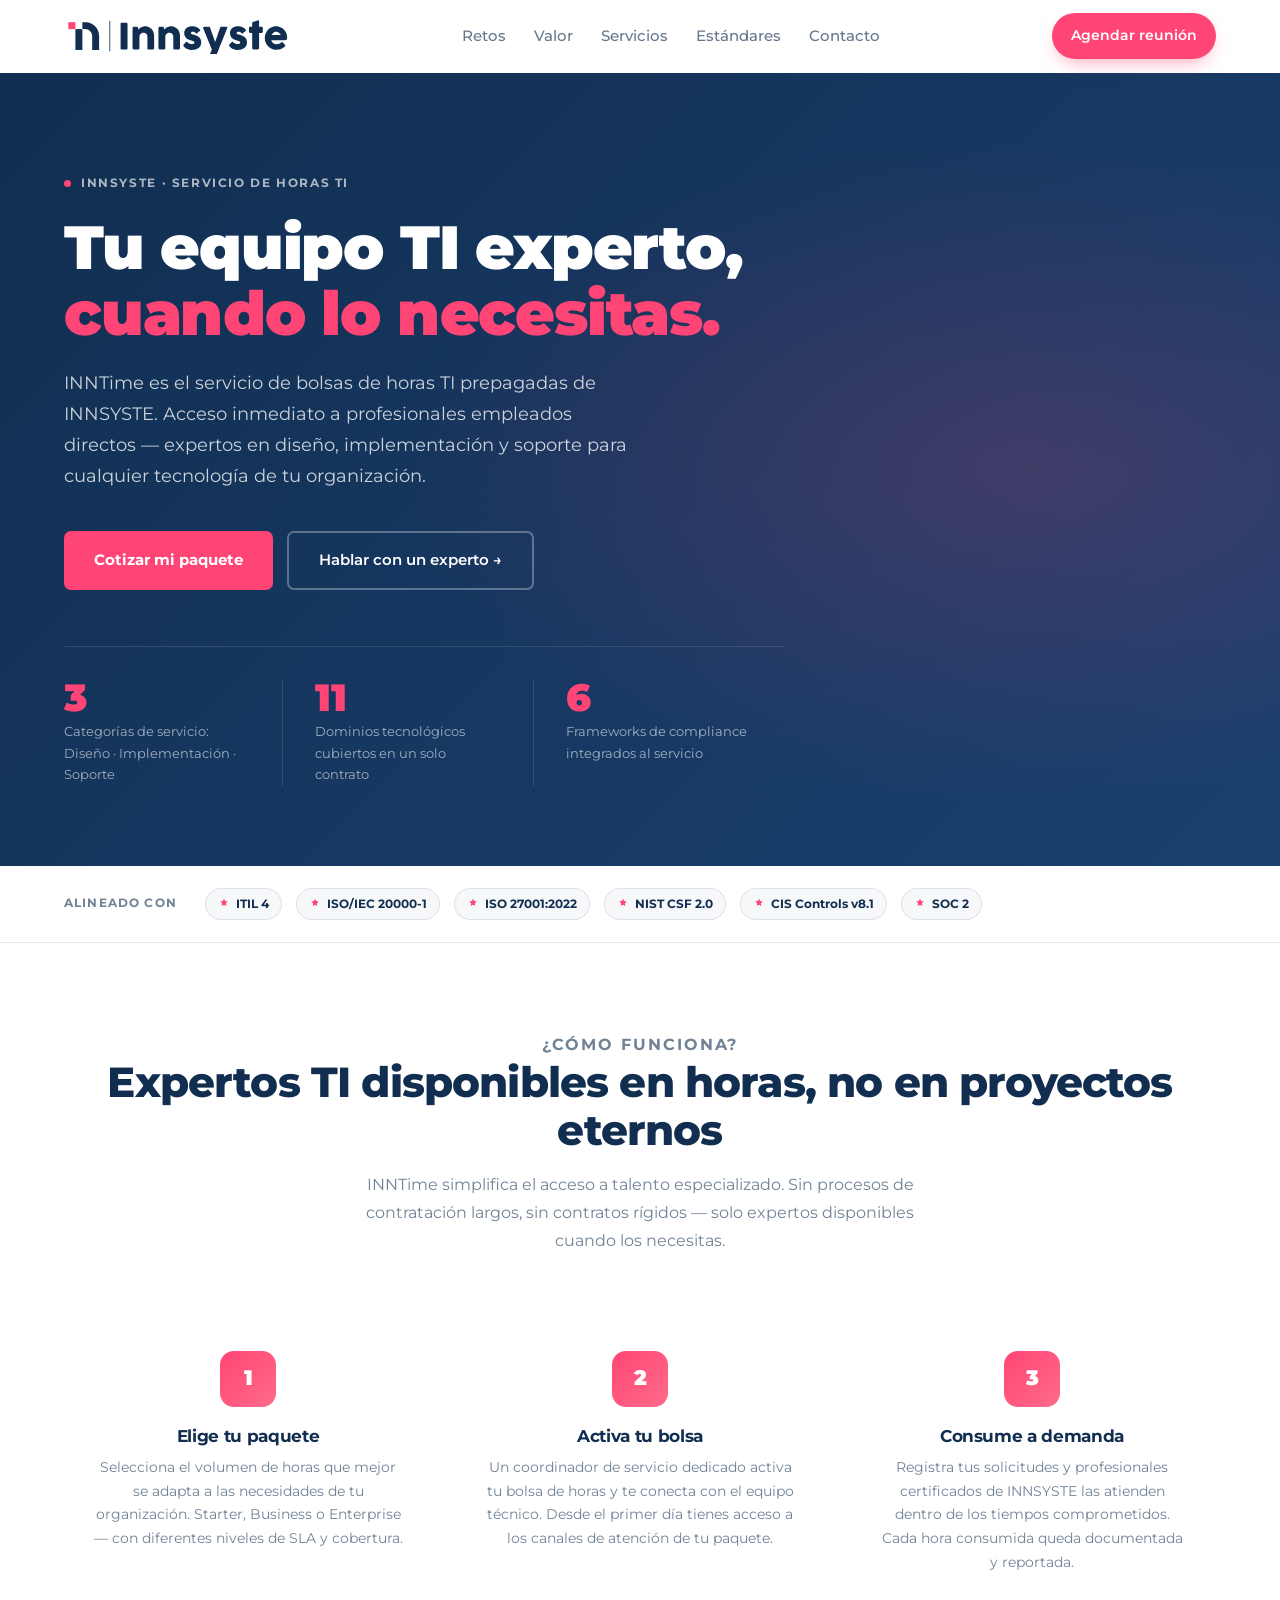
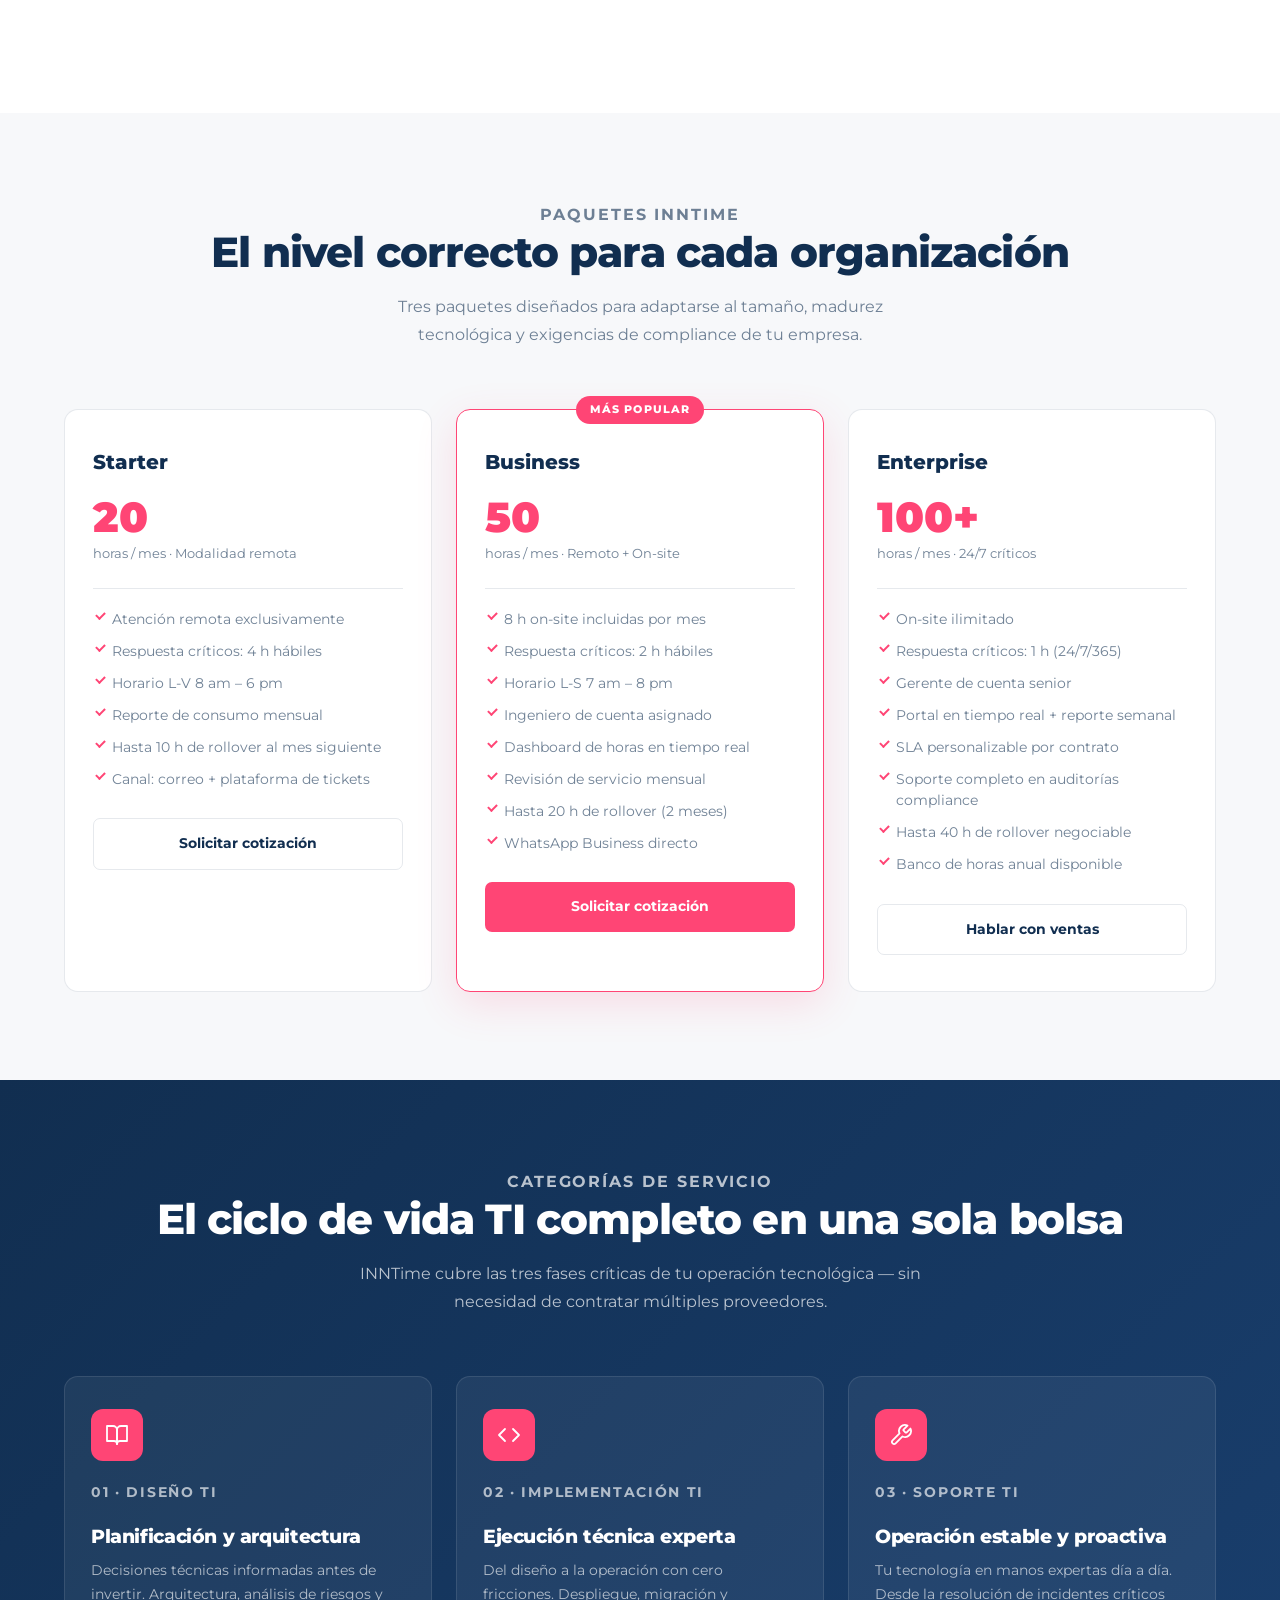
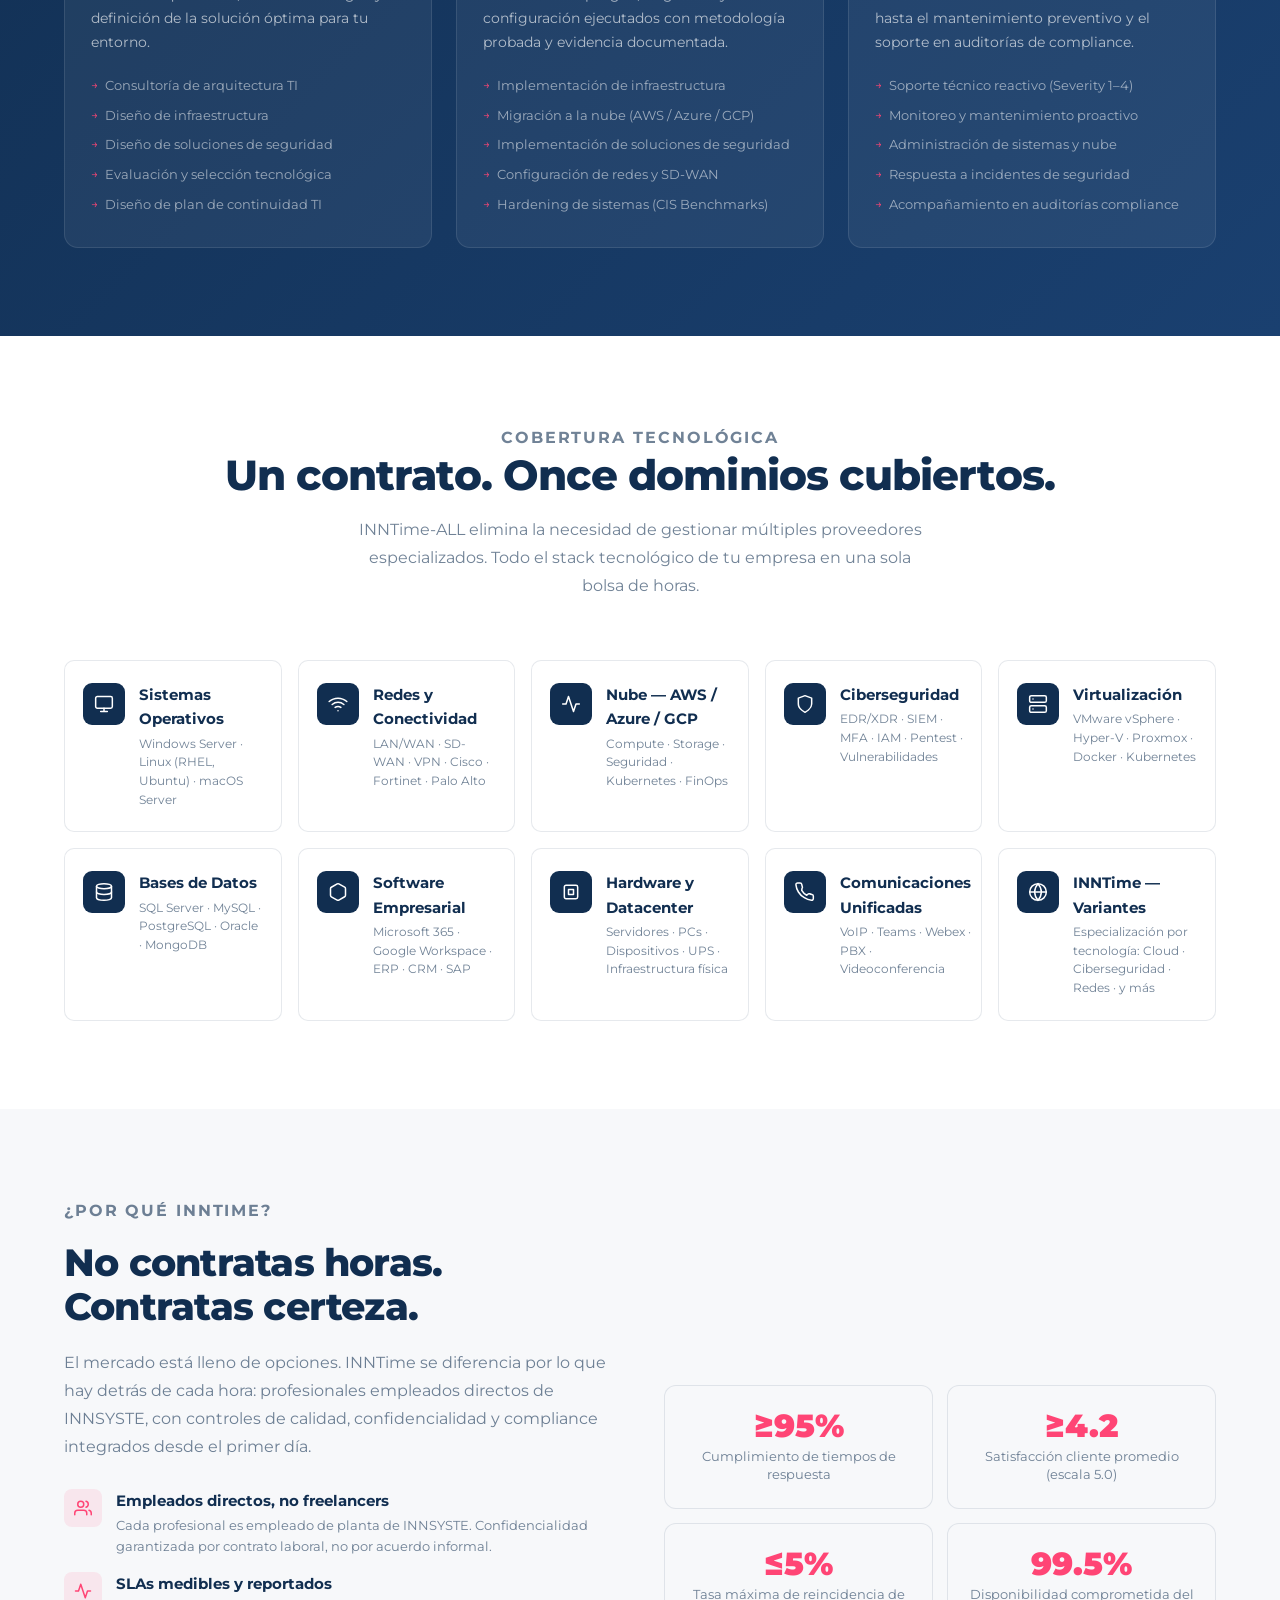
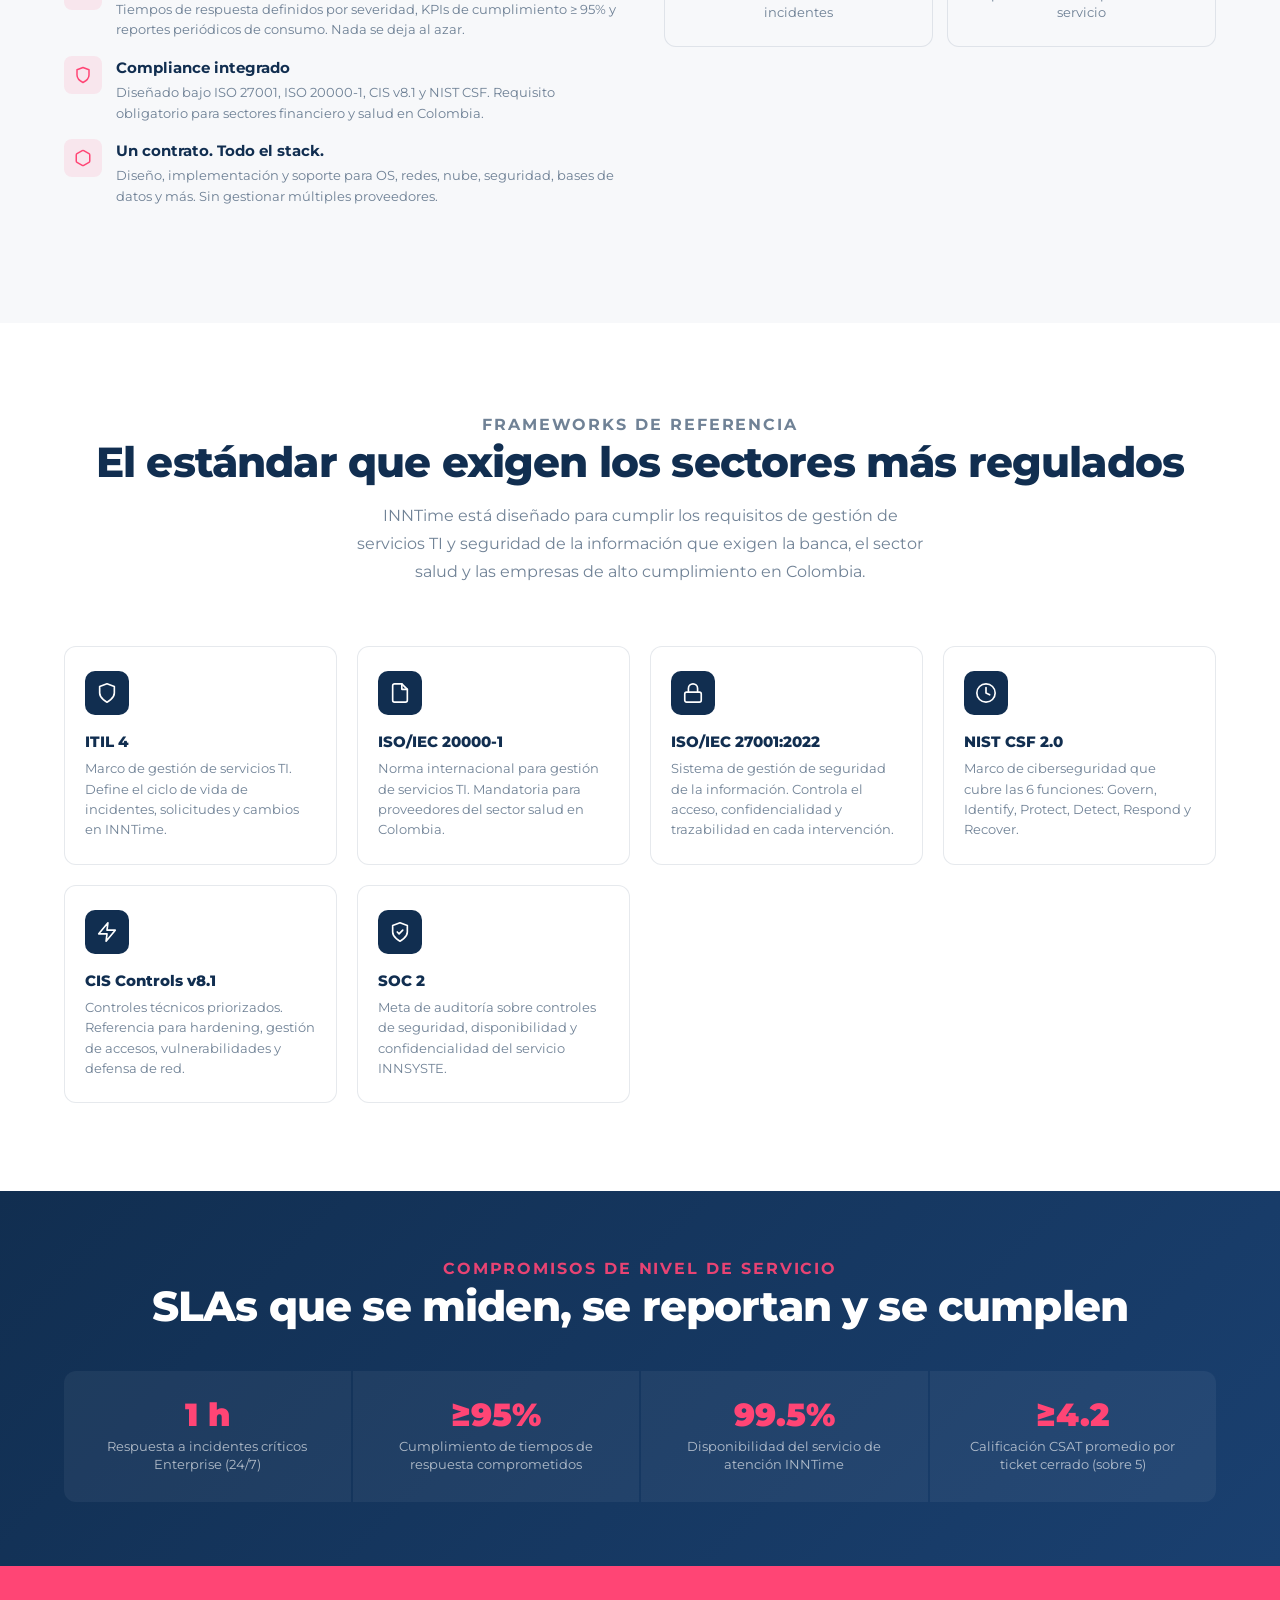
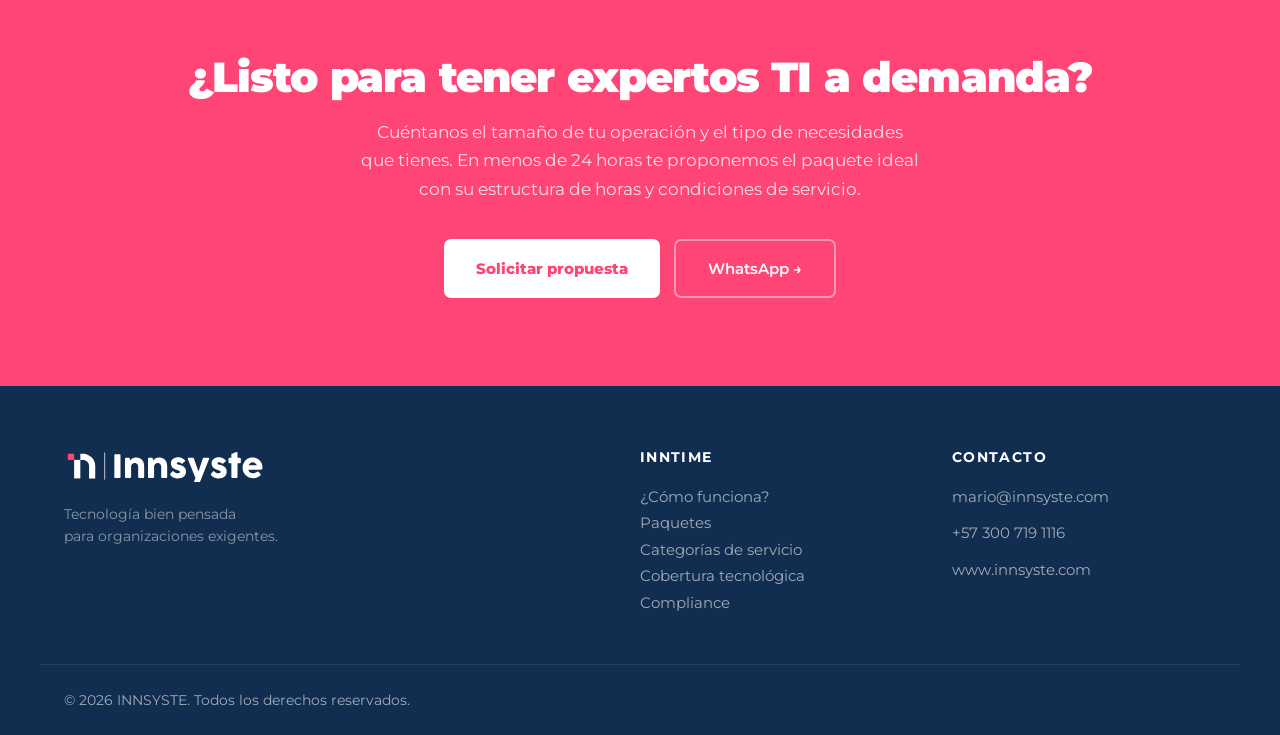
==== inntime.html @ e30de393 "feat: landing page INNTime — bolsas de horas TI prepagadas Co-Authored-By: Claude Sonnet 4.6 <norepl" ====
<!DOCTYPE html>
<html lang="es">
<head>
  <meta charset="UTF-8" />
  <meta name="viewport" content="width=device-width, initial-scale=1.0" />
  <meta name="description" content="INNTime — Bolsas de horas TI prepagadas con profesionales expertos de INNSYSTE. Diseño, implementación y soporte para cualquier tecnología empresarial." />
  <meta name="theme-color" content="#112e50" />
  <link rel="icon" type="image/svg+xml" href="assets/favicon.svg" />
  <title>INNTime — Tu equipo TI cuando lo necesitas | INNSYSTE</title>
  <link rel="preconnect" href="https://fonts.googleapis.com" />
  <link rel="preconnect" href="https://fonts.gstatic.com" crossorigin />
  <link href="https://fonts.googleapis.com/css2?family=Montserrat:wght@400;500;600;700;900&display=swap" rel="stylesheet" />
  <link rel="stylesheet" href="styles.css" />
  <script type="text/javascript">
    (function(c,l,a,r,i,t,y){
        c[a]=c[a]||function(){(c[a].q=c[a].q||[]).push(arguments)};
        t=l.createElement(r);t.async=1;t.src="https://www.clarity.ms/tag/"+i;
        y=l.getElementsByTagName(r)[0];y.parentNode.insertBefore(t,y);
    })(window, document, "clarity", "script", "wooktj3dts");
  </script>
  <style>
    /* ── INNTime design tokens ── */
    :root {
      --it-navy:    #112e50;
      --it-pink:    #ff4575;
      --it-white:   #ffffff;
      --it-bg:      #f7f8fa;
      --it-border:  rgba(17,46,80,.10);
      --it-text:    #112e50;
      --it-soft:    rgba(17,46,80,.60);
      --it-grad:    linear-gradient(135deg, #112e50 0%, #1a4070 100%);
      --it-grad-pk: linear-gradient(135deg, #ff4575 0%, #ff6b8a 100%);
    }

    /* ── HERO ── */
    .it-hero {
      background: var(--it-grad);
      padding: 96px 0 80px;
      position: relative;
      overflow: hidden;
    }
    .it-hero::before {
      content: '';
      position: absolute; inset: 0;
      background: radial-gradient(ellipse 70% 60% at 80% 50%, rgba(255,69,117,.18) 0%, transparent 70%);
      pointer-events: none;
    }
    .it-hero-inner { position: relative; z-index: 1; max-width: 720px; }
    .it-eyebrow {
      display: inline-flex; align-items: center; gap: 10px;
      font-size: .72rem; font-weight: 700; letter-spacing: .14em; text-transform: uppercase;
      color: rgba(255,255,255,.65); margin-bottom: 22px;
    }
    .it-dot { width: 7px; height: 7px; border-radius: 50%; background: var(--it-pink); flex-shrink: 0; }
    .it-hero h1 {
      font-size: clamp(2.4rem, 5.5vw, 3.8rem);
      font-weight: 900; line-height: 1.08; color: #fff;
      margin-bottom: 22px; letter-spacing: -.02em;
    }
    .it-hero h1 em { font-style: normal; color: var(--it-pink); }
    .it-hero-lead {
      font-size: 1.1rem; line-height: 1.75;
      color: rgba(255,255,255,.78); max-width: 580px; margin-bottom: 40px;
    }
    .it-hero-actions { display: flex; gap: 14px; flex-wrap: wrap; }
    .btn-it-primary {
      display: inline-flex; align-items: center; gap: 8px;
      background: var(--it-pink); color: #fff;
      font-weight: 700; font-size: .92rem;
      padding: 15px 30px; border-radius: 7px;
      text-decoration: none; transition: background .2s, transform .15s;
    }
    .btn-it-primary:hover { background: #d63560; transform: translateY(-1px); }
    .btn-it-ghost {
      display: inline-flex; align-items: center; gap: 8px;
      background: transparent; color: #fff;
      font-weight: 600; font-size: .92rem;
      padding: 15px 30px; border-radius: 7px;
      border: 2px solid rgba(255,255,255,.30);
      text-decoration: none; transition: border-color .2s;
    }
    .btn-it-ghost:hover { border-color: rgba(255,255,255,.7); }

    /* ── HERO STATS ── */
    .it-hero-stats {
      display: flex; gap: 0;
      margin-top: 56px;
      border-top: 1px solid rgba(255,255,255,.12);
      padding-top: 32px;
    }
    .it-stat { flex: 1; padding-right: 32px; }
    .it-stat + .it-stat { padding-left: 32px; border-left: 1px solid rgba(255,255,255,.12); }
    .it-stat-num { font-size: 2.4rem; font-weight: 900; color: var(--it-pink); line-height: 1; }
    .it-stat-label { font-size: .82rem; color: rgba(255,255,255,.6); margin-top: 4px; }

    /* ── TRUST STRIP ── */
    .it-trust {
      background: var(--it-white);
      border-bottom: 1px solid var(--it-border);
      padding: 22px 0;
    }
    .it-trust-inner {
      display: flex; align-items: center; gap: 0;
      flex-wrap: wrap;
    }
    .it-trust-label {
      font-size: .72rem; font-weight: 700; letter-spacing: .1em;
      text-transform: uppercase; color: var(--it-soft);
      margin-right: 28px; white-space: nowrap;
    }
    .it-trust-badges { display: flex; gap: 14px; flex-wrap: wrap; align-items: center; }
    .it-badge {
      display: inline-flex; align-items: center; gap: 6px;
      font-size: .75rem; font-weight: 700;
      color: var(--it-navy);
      background: var(--it-bg);
      border: 1px solid var(--it-border);
      padding: 5px 12px; border-radius: 20px;
    }
    .it-badge svg { color: var(--it-pink); }

    /* ── SECTION ── */
    .it-section { padding: 88px 0; }
    .it-section-alt { background: var(--it-bg); }
    .it-section-dark { background: var(--it-grad); color: #fff; }
    .it-section-head { text-align: center; margin-bottom: 60px; }
    .it-kicker {
      display: inline-block;
      font-size: .72rem; font-weight: 700; letter-spacing: .12em;
      text-transform: uppercase; color: var(--it-pink);
      margin-bottom: 12px;
    }
    .it-section-head h2 {
      font-size: clamp(1.8rem, 3.5vw, 2.6rem);
      font-weight: 800; color: var(--it-navy); line-height: 1.15; margin-bottom: 16px;
    }
    .it-section-dark .it-section-head h2 { color: #fff; }
    .it-section-head p {
      font-size: 1rem; color: var(--it-soft);
      max-width: 580px; margin: 0 auto; line-height: 1.75;
    }
    .it-section-dark .it-section-head p { color: rgba(255,255,255,.7); }

    /* ── HOW IT WORKS ── */
    .it-steps { display: grid; grid-template-columns: repeat(3, 1fr); gap: 24px; }
    .it-step { text-align: center; padding: 36px 28px; }
    .it-step-num {
      width: 56px; height: 56px;
      background: var(--it-grad-pk);
      border-radius: 14px;
      display: grid; place-items: center;
      margin: 0 auto 20px;
      font-size: 1.3rem; font-weight: 900; color: #fff;
    }
    .it-step h3 { font-size: 1.05rem; font-weight: 700; color: var(--it-navy); margin-bottom: 10px; }
    .it-step p { font-size: .9rem; color: var(--it-soft); line-height: 1.65; }

    /* ── TIERS ── */
    .it-tiers { display: grid; grid-template-columns: repeat(3, 1fr); gap: 24px; }
    .it-tier {
      background: var(--it-white);
      border: 1.5px solid var(--it-border);
      border-radius: 14px; padding: 36px 28px;
      position: relative;
      transition: box-shadow .2s, transform .2s, border-color .2s;
    }
    .it-tier:hover { box-shadow: 0 16px 48px rgba(17,46,80,.12); transform: translateY(-4px); }
    .it-tier.featured {
      border-color: var(--it-pink);
      box-shadow: 0 12px 40px rgba(255,69,117,.15);
    }
    .it-tier-badge {
      position: absolute; top: -14px; left: 50%; transform: translateX(-50%);
      background: var(--it-pink); color: #fff;
      font-size: .68rem; font-weight: 800; letter-spacing: .1em;
      text-transform: uppercase; padding: 5px 14px; border-radius: 20px;
      white-space: nowrap;
    }
    .it-tier-name { font-size: 1.25rem; font-weight: 800; color: var(--it-navy); margin-bottom: 4px; }
    .it-tier-hours {
      font-size: 2.6rem; font-weight: 900; color: var(--it-pink);
      line-height: 1; margin: 18px 0 4px;
    }
    .it-tier-hours-label { font-size: .8rem; color: var(--it-soft); margin-bottom: 24px; }
    .it-tier-divider { height: 1px; background: var(--it-border); margin: 20px 0; }
    .it-tier-features { list-style: none; padding: 0; margin: 0 0 28px; display: flex; flex-direction: column; gap: 11px; }
    .it-tier-features li {
      display: flex; align-items: flex-start; gap: 10px;
      font-size: .88rem; color: var(--it-soft); line-height: 1.5;
    }
    .it-tier-features li::before {
      content: '';
      flex-shrink: 0;
      width: 9px; height: 5.5px;
      border-left: 2px solid var(--it-pink);
      border-bottom: 2px solid var(--it-pink);
      transform: rotate(-45deg) translateY(4px);
    }
    .it-tier-cta {
      display: block; text-align: center;
      padding: 13px 20px; border-radius: 7px;
      font-weight: 700; font-size: .9rem;
      text-decoration: none; transition: all .2s;
    }
    .it-tier-cta.primary { background: var(--it-pink); color: #fff; }
    .it-tier-cta.primary:hover { background: #d63560; }
    .it-tier-cta.secondary {
      background: transparent; color: var(--it-navy);
      border: 1.5px solid var(--it-border);
    }
    .it-tier-cta.secondary:hover { border-color: var(--it-navy); }

    /* ── TECH GRID ── */
    .it-tech-grid { display: grid; grid-template-columns: repeat(auto-fill, minmax(200px, 1fr)); gap: 16px; }
    .it-tech-card {
      background: var(--it-white); border: 1px solid var(--it-border);
      border-radius: 10px; padding: 22px 18px;
      display: flex; align-items: flex-start; gap: 14px;
      transition: border-color .2s, box-shadow .2s;
    }
    .it-tech-card:hover { border-color: var(--it-pink); box-shadow: 0 4px 18px rgba(255,69,117,.08); }
    .it-tech-icon {
      width: 42px; height: 42px; flex-shrink: 0;
      background: var(--it-navy); border-radius: 9px;
      display: grid; place-items: center; color: #fff;
    }
    .it-tech-name { font-size: .92rem; font-weight: 700; color: var(--it-navy); margin-bottom: 3px; }
    .it-tech-desc { font-size: .78rem; color: var(--it-soft); line-height: 1.5; }

    /* ── DIFFERENTIATORS ── */
    .it-diff-grid { display: grid; grid-template-columns: 1fr 1fr; gap: 48px; align-items: center; }
    .it-diff-text h2 { font-size: clamp(1.7rem, 3vw, 2.4rem); font-weight: 800; color: var(--it-navy); line-height: 1.15; margin-bottom: 20px; }
    .it-diff-text p { font-size: .98rem; color: var(--it-soft); line-height: 1.78; margin-bottom: 16px; }
    .it-diff-list { list-style: none; padding: 0; margin: 28px 0; display: flex; flex-direction: column; gap: 16px; }
    .it-diff-list li { display: flex; align-items: flex-start; gap: 14px; }
    .it-diff-list-icon {
      width: 38px; height: 38px; flex-shrink: 0;
      background: rgba(255,69,117,.1); border-radius: 8px;
      display: grid; place-items: center; color: var(--it-pink);
    }
    .it-diff-list-text { flex: 1; }
    .it-diff-list-title { font-size: .92rem; font-weight: 700; color: var(--it-navy); margin-bottom: 2px; }
    .it-diff-list-desc { font-size: .83rem; color: var(--it-soft); line-height: 1.55; }
    .it-diff-visual {
      display: grid; grid-template-columns: 1fr 1fr; gap: 14px;
    }
    .it-diff-metric {
      background: var(--it-bg); border: 1px solid var(--it-border);
      border-radius: 12px; padding: 24px 20px; text-align: center;
    }
    .it-diff-metric-num { font-size: 2rem; font-weight: 900; color: var(--it-pink); line-height: 1; margin-bottom: 6px; }
    .it-diff-metric-label { font-size: .8rem; color: var(--it-soft); line-height: 1.4; }

    /* ── SERVICE CATEGORIES ── */
    .it-cats { display: grid; grid-template-columns: repeat(3, 1fr); gap: 24px; }
    .it-cat {
      background: rgba(255,255,255,.06);
      border: 1px solid rgba(255,255,255,.1);
      border-radius: 14px; padding: 32px 26px;
      transition: background .2s, border-color .2s;
    }
    .it-cat:hover { background: rgba(255,255,255,.1); border-color: rgba(255,69,117,.4); }
    .it-cat-icon {
      width: 52px; height: 52px;
      background: var(--it-pink); border-radius: 12px;
      display: grid; place-items: center; color: #fff;
      margin-bottom: 20px;
    }
    .it-cat-num { font-size: .68rem; font-weight: 700; letter-spacing: .12em; text-transform: uppercase; color: rgba(255,69,117,.8); margin-bottom: 6px; }
    .it-cat h3 { font-size: 1.2rem; font-weight: 800; color: #fff; margin-bottom: 12px; }
    .it-cat p { font-size: .88rem; color: rgba(255,255,255,.65); line-height: 1.7; margin-bottom: 20px; }
    .it-cat-items { list-style: none; padding: 0; display: flex; flex-direction: column; gap: 8px; }
    .it-cat-items li { font-size: .82rem; color: rgba(255,255,255,.55); padding-left: 14px; position: relative; }
    .it-cat-items li::before { content: '→'; position: absolute; left: 0; color: var(--it-pink); font-size: .78rem; }

    /* ── COMPLIANCE ── */
    .it-compliance-grid { display: grid; grid-template-columns: repeat(auto-fill, minmax(220px, 1fr)); gap: 20px; }
    .it-compliance-card {
      background: var(--it-white); border: 1px solid var(--it-border);
      border-radius: 12px; padding: 24px 20px;
      transition: border-color .2s, box-shadow .2s;
    }
    .it-compliance-card:hover { border-color: var(--it-pink); box-shadow: 0 4px 18px rgba(255,69,117,.07); }
    .it-compliance-icon {
      width: 44px; height: 44px;
      background: var(--it-navy); border-radius: 10px;
      display: grid; place-items: center; color: #fff;
      margin-bottom: 14px;
    }
    .it-compliance-name { font-size: .95rem; font-weight: 800; color: var(--it-navy); margin-bottom: 4px; }
    .it-compliance-desc { font-size: .82rem; color: var(--it-soft); line-height: 1.55; }

    /* ── SLA STRIP ── */
    .it-sla-grid { display: grid; grid-template-columns: repeat(4, 1fr); gap: 2px; }
    .it-sla-item {
      background: rgba(255,255,255,.05);
      padding: 28px 24px; text-align: center;
      border-radius: 0;
    }
    .it-sla-item:first-child { border-radius: 12px 0 0 12px; }
    .it-sla-item:last-child { border-radius: 0 12px 12px 0; }
    .it-sla-num { font-size: 2rem; font-weight: 900; color: var(--it-pink); line-height: 1; margin-bottom: 6px; }
    .it-sla-label { font-size: .82rem; color: rgba(255,255,255,.65); line-height: 1.4; }

    /* ── CTA BANNER ── */
    .it-cta {
      background: var(--it-pink); padding: 88px 0; text-align: center;
    }
    .it-cta h2 { font-size: clamp(1.8rem, 3.5vw, 2.6rem); font-weight: 900; color: #fff; margin-bottom: 16px; }
    .it-cta p { font-size: 1.05rem; color: rgba(255,255,255,.82); margin-bottom: 36px; max-width: 560px; margin-left: auto; margin-right: auto; line-height: 1.7; }
    .it-cta-actions { display: flex; gap: 14px; justify-content: center; flex-wrap: wrap; }
    .btn-it-white {
      display: inline-flex; align-items: center; gap: 8px;
      background: #fff; color: var(--it-pink);
      font-weight: 800; font-size: .95rem;
      padding: 15px 32px; border-radius: 7px;
      text-decoration: none; transition: background .2s, color .2s;
    }
    .btn-it-white:hover { background: var(--it-navy); color: #fff; }
    .btn-it-outline-white {
      display: inline-flex; align-items: center; gap: 8px;
      background: transparent; color: #fff;
      font-weight: 600; font-size: .95rem;
      padding: 15px 32px; border-radius: 7px;
      border: 2px solid rgba(255,255,255,.45);
      text-decoration: none; transition: border-color .2s;
    }
    .btn-it-outline-white:hover { border-color: #fff; }

    /* ── RESPONSIVE ── */
    @media (max-width: 960px) {
      .it-tiers { grid-template-columns: 1fr; max-width: 480px; margin: 0 auto; }
      .it-diff-grid { grid-template-columns: 1fr; }
      .it-cats { grid-template-columns: 1fr; }
      .it-sla-grid { grid-template-columns: 1fr 1fr; }
      .it-sla-item:first-child { border-radius: 12px 0 0 0; }
      .it-sla-item:last-child { border-radius: 0 0 12px 12px; }
    }
    @media (max-width: 640px) {
      .it-steps { grid-template-columns: 1fr; }
      .it-hero-stats { flex-direction: column; gap: 24px; }
      .it-stat + .it-stat { border-left: none; border-top: 1px solid rgba(255,255,255,.12); padding-left: 0; padding-top: 24px; }
      .it-trust-inner { flex-direction: column; align-items: flex-start; gap: 14px; }
      .it-diff-visual { grid-template-columns: 1fr 1fr; }
      .it-sla-grid { grid-template-columns: 1fr 1fr; }
    }
  </style>
</head>
<body>

  <a href="#main" class="skip-link">Saltar al contenido</a>

  <!-- HEADER -->
  <header class="site-header" id="siteHeader">
    <div class="container nav-wrap">
      <a href="index.html" class="brand" aria-label="Innsyste — Inicio">
        <img src="assets/logo.svg" alt="Innsyste" class="brand-logo" width="160" height="40" />
      </a>
      <nav class="nav" aria-label="Principal">
        <ul class="nav-list" id="navList">
          <li><a href="index.html#retos">Retos</a></li>
          <li><a href="index.html#valor">Valor</a></li>
          <li><a href="index.html#servicios">Servicios</a></li>
          <li><a href="index.html#estandares">Estándares</a></li>
          <li><a href="index.html#contacto">Contacto</a></li>
        </ul>
      </nav>
      <a href="https://outlook.office.com/book/ComercialINNSYSTE@innsyste.com/s/Wo3P_wGOIUyr8xiB90dKmg2?ismsaljsauthenabled" target="_blank" rel="noopener noreferrer" class="btn btn-primary btn-sm nav-cta">Agendar reunión</a>
      <button class="nav-toggle" id="navToggle" aria-label="Abrir menú" aria-expanded="false" aria-controls="navList">
        <span></span><span></span><span></span>
      </button>
    </div>
  </header>

  <main id="main">

    <!-- HERO -->
    <section class="it-hero">
      <div class="container">
        <div class="it-hero-inner">
          <p class="it-eyebrow"><span class="it-dot"></span>INNSYSTE · Servicio de Horas TI</p>
          <h1>Tu equipo TI experto,<br /><em>cuando lo necesitas.</em></h1>
          <p class="it-hero-lead">
            INNTime es el servicio de bolsas de horas TI prepagadas de INNSYSTE. Acceso inmediato a profesionales empleados directos — expertos en diseño, implementación y soporte para cualquier tecnología de tu organización.
          </p>
          <div class="it-hero-actions">
            <a href="index.html#contacto" class="btn-it-primary">Cotizar mi paquete</a>
            <a href="https://wa.me/573007191116" target="_blank" rel="noopener noreferrer" class="btn-it-ghost">Hablar con un experto →</a>
          </div>
          <div class="it-hero-stats">
            <div class="it-stat">
              <div class="it-stat-num">3</div>
              <div class="it-stat-label">Categorías de servicio:<br/>Diseño · Implementación · Soporte</div>
            </div>
            <div class="it-stat">
              <div class="it-stat-num">11</div>
              <div class="it-stat-label">Dominios tecnológicos<br/>cubiertos en un solo contrato</div>
            </div>
            <div class="it-stat">
              <div class="it-stat-num">6</div>
              <div class="it-stat-label">Frameworks de compliance<br/>integrados al servicio</div>
            </div>
          </div>
        </div>
      </div>
    </section>

    <!-- TRUST STRIP -->
    <section class="it-trust">
      <div class="container">
        <div class="it-trust-inner">
          <span class="it-trust-label">Alineado con</span>
          <div class="it-trust-badges">
            <span class="it-badge">
              <svg viewBox="0 0 16 16" width="12" height="12" fill="currentColor"><path d="M8 1l1.5 3 3.5.5-2.5 2.5.5 3.5L8 9l-3 1.5.5-3.5L3 4.5 6.5 4z"/></svg>
              ITIL 4
            </span>
            <span class="it-badge">
              <svg viewBox="0 0 16 16" width="12" height="12" fill="currentColor"><path d="M8 1l1.5 3 3.5.5-2.5 2.5.5 3.5L8 9l-3 1.5.5-3.5L3 4.5 6.5 4z"/></svg>
              ISO/IEC 20000-1
            </span>
            <span class="it-badge">
              <svg viewBox="0 0 16 16" width="12" height="12" fill="currentColor"><path d="M8 1l1.5 3 3.5.5-2.5 2.5.5 3.5L8 9l-3 1.5.5-3.5L3 4.5 6.5 4z"/></svg>
              ISO 27001:2022
            </span>
            <span class="it-badge">
              <svg viewBox="0 0 16 16" width="12" height="12" fill="currentColor"><path d="M8 1l1.5 3 3.5.5-2.5 2.5.5 3.5L8 9l-3 1.5.5-3.5L3 4.5 6.5 4z"/></svg>
              NIST CSF 2.0
            </span>
            <span class="it-badge">
              <svg viewBox="0 0 16 16" width="12" height="12" fill="currentColor"><path d="M8 1l1.5 3 3.5.5-2.5 2.5.5 3.5L8 9l-3 1.5.5-3.5L3 4.5 6.5 4z"/></svg>
              CIS Controls v8.1
            </span>
            <span class="it-badge">
              <svg viewBox="0 0 16 16" width="12" height="12" fill="currentColor"><path d="M8 1l1.5 3 3.5.5-2.5 2.5.5 3.5L8 9l-3 1.5.5-3.5L3 4.5 6.5 4z"/></svg>
              SOC 2
            </span>
          </div>
        </div>
      </div>
    </section>

    <!-- HOW IT WORKS -->
    <section class="it-section" id="como-funciona">
      <div class="container">
        <div class="it-section-head">
          <p class="it-kicker">¿Cómo funciona?</p>
          <h2>Expertos TI disponibles en horas, no en proyectos eternos</h2>
          <p>INNTime simplifica el acceso a talento especializado. Sin procesos de contratación largos, sin contratos rígidos — solo expertos disponibles cuando los necesitas.</p>
        </div>
        <div class="it-steps">
          <div class="it-step">
            <div class="it-step-num">1</div>
            <h3>Elige tu paquete</h3>
            <p>Selecciona el volumen de horas que mejor se adapta a las necesidades de tu organización. Starter, Business o Enterprise — con diferentes niveles de SLA y cobertura.</p>
          </div>
          <div class="it-step">
            <div class="it-step-num">2</div>
            <h3>Activa tu bolsa</h3>
            <p>Un coordinador de servicio dedicado activa tu bolsa de horas y te conecta con el equipo técnico. Desde el primer día tienes acceso a los canales de atención de tu paquete.</p>
          </div>
          <div class="it-step">
            <div class="it-step-num">3</div>
            <h3>Consume a demanda</h3>
            <p>Registra tus solicitudes y profesionales certificados de INNSYSTE las atienden dentro de los tiempos comprometidos. Cada hora consumida queda documentada y reportada.</p>
          </div>
        </div>
      </div>
    </section>

    <!-- TIERS -->
    <section class="it-section it-section-alt" id="paquetes">
      <div class="container">
        <div class="it-section-head">
          <p class="it-kicker">Paquetes INNTime</p>
          <h2>El nivel correcto para cada organización</h2>
          <p>Tres paquetes diseñados para adaptarse al tamaño, madurez tecnológica y exigencias de compliance de tu empresa.</p>
        </div>
        <div class="it-tiers">

          <!-- STARTER -->
          <div class="it-tier">
            <div class="it-tier-name">Starter</div>
            <div class="it-tier-hours">20</div>
            <div class="it-tier-hours-label">horas / mes · Modalidad remota</div>
            <div class="it-tier-divider"></div>
            <ul class="it-tier-features">
              <li>Atención remota exclusivamente</li>
              <li>Respuesta críticos: 4 h hábiles</li>
              <li>Horario L-V 8 am – 6 pm</li>
              <li>Reporte de consumo mensual</li>
              <li>Hasta 10 h de rollover al mes siguiente</li>
              <li>Canal: correo + plataforma de tickets</li>
            </ul>
            <a href="index.html#contacto" class="it-tier-cta secondary">Solicitar cotización</a>
          </div>

          <!-- BUSINESS -->
          <div class="it-tier featured">
            <div class="it-tier-badge">Más popular</div>
            <div class="it-tier-name">Business</div>
            <div class="it-tier-hours">50</div>
            <div class="it-tier-hours-label">horas / mes · Remoto + On-site</div>
            <div class="it-tier-divider"></div>
            <ul class="it-tier-features">
              <li>8 h on-site incluidas por mes</li>
              <li>Respuesta críticos: 2 h hábiles</li>
              <li>Horario L-S 7 am – 8 pm</li>
              <li>Ingeniero de cuenta asignado</li>
              <li>Dashboard de horas en tiempo real</li>
              <li>Revisión de servicio mensual</li>
              <li>Hasta 20 h de rollover (2 meses)</li>
              <li>WhatsApp Business directo</li>
            </ul>
            <a href="index.html#contacto" class="it-tier-cta primary">Solicitar cotización</a>
          </div>

          <!-- ENTERPRISE -->
          <div class="it-tier">
            <div class="it-tier-name">Enterprise</div>
            <div class="it-tier-hours">100+</div>
            <div class="it-tier-hours-label">horas / mes · 24/7 críticos</div>
            <div class="it-tier-divider"></div>
            <ul class="it-tier-features">
              <li>On-site ilimitado</li>
              <li>Respuesta críticos: 1 h (24/7/365)</li>
              <li>Gerente de cuenta senior</li>
              <li>Portal en tiempo real + reporte semanal</li>
              <li>SLA personalizable por contrato</li>
              <li>Soporte completo en auditorías compliance</li>
              <li>Hasta 40 h de rollover negociable</li>
              <li>Banco de horas anual disponible</li>
            </ul>
            <a href="index.html#contacto" class="it-tier-cta secondary">Hablar con ventas</a>
          </div>

        </div>
      </div>
    </section>

    <!-- SERVICE CATEGORIES -->
    <section class="it-section it-section-dark" id="servicios">
      <div class="container">
        <div class="it-section-head">
          <p class="it-kicker">Categorías de servicio</p>
          <h2>El ciclo de vida TI completo en una sola bolsa</h2>
          <p>INNTime cubre las tres fases críticas de tu operación tecnológica — sin necesidad de contratar múltiples proveedores.</p>
        </div>
        <div class="it-cats">

          <div class="it-cat">
            <div class="it-cat-icon">
              <svg viewBox="0 0 24 24" width="24" height="24" fill="none" stroke="currentColor" stroke-width="1.8" stroke-linecap="round" stroke-linejoin="round"><path d="M2 3h6a4 4 0 0 1 4 4v14a3 3 0 0 0-3-3H2z"/><path d="M22 3h-6a4 4 0 0 0-4 4v14a3 3 0 0 1 3-3h7z"/></svg>
            </div>
            <p class="it-cat-num">01 · Diseño TI</p>
            <h3>Planificación y arquitectura</h3>
            <p>Decisiones técnicas informadas antes de invertir. Arquitectura, análisis de riesgos y definición de la solución óptima para tu entorno.</p>
            <ul class="it-cat-items">
              <li>Consultoría de arquitectura TI</li>
              <li>Diseño de infraestructura</li>
              <li>Diseño de soluciones de seguridad</li>
              <li>Evaluación y selección tecnológica</li>
              <li>Diseño de plan de continuidad TI</li>
            </ul>
          </div>

          <div class="it-cat">
            <div class="it-cat-icon">
              <svg viewBox="0 0 24 24" width="24" height="24" fill="none" stroke="currentColor" stroke-width="1.8" stroke-linecap="round" stroke-linejoin="round"><polyline points="16 18 22 12 16 6"/><polyline points="8 6 2 12 8 18"/></svg>
            </div>
            <p class="it-cat-num">02 · Implementación TI</p>
            <h3>Ejecución técnica experta</h3>
            <p>Del diseño a la operación con cero fricciones. Despliegue, migración y configuración ejecutados con metodología probada y evidencia documentada.</p>
            <ul class="it-cat-items">
              <li>Implementación de infraestructura</li>
              <li>Migración a la nube (AWS / Azure / GCP)</li>
              <li>Implementación de soluciones de seguridad</li>
              <li>Configuración de redes y SD-WAN</li>
              <li>Hardening de sistemas (CIS Benchmarks)</li>
            </ul>
          </div>

          <div class="it-cat">
            <div class="it-cat-icon">
              <svg viewBox="0 0 24 24" width="24" height="24" fill="none" stroke="currentColor" stroke-width="1.8" stroke-linecap="round" stroke-linejoin="round"><path d="M14.7 6.3a1 1 0 0 0 0 1.4l1.6 1.6a1 1 0 0 0 1.4 0l3.77-3.77a6 6 0 0 1-7.94 7.94l-6.91 6.91a2.12 2.12 0 0 1-3-3l6.91-6.91a6 6 0 0 1 7.94-7.94l-3.76 3.76z"/></svg>
            </div>
            <p class="it-cat-num">03 · Soporte TI</p>
            <h3>Operación estable y proactiva</h3>
            <p>Tu tecnología en manos expertas día a día. Desde la resolución de incidentes críticos hasta el mantenimiento preventivo y el soporte en auditorías de compliance.</p>
            <ul class="it-cat-items">
              <li>Soporte técnico reactivo (Severity 1–4)</li>
              <li>Monitoreo y mantenimiento proactivo</li>
              <li>Administración de sistemas y nube</li>
              <li>Respuesta a incidentes de seguridad</li>
              <li>Acompañamiento en auditorías compliance</li>
            </ul>
          </div>

        </div>
      </div>
    </section>

    <!-- TECH COVERAGE -->
    <section class="it-section" id="tecnologias">
      <div class="container">
        <div class="it-section-head">
          <p class="it-kicker">Cobertura tecnológica</p>
          <h2>Un contrato. Once dominios cubiertos.</h2>
          <p>INNTime-ALL elimina la necesidad de gestionar múltiples proveedores especializados. Todo el stack tecnológico de tu empresa en una sola bolsa de horas.</p>
        </div>
        <div class="it-tech-grid">
          <div class="it-tech-card">
            <div class="it-tech-icon">
              <svg viewBox="0 0 24 24" width="20" height="20" fill="none" stroke="currentColor" stroke-width="1.8" stroke-linecap="round" stroke-linejoin="round"><rect x="2" y="3" width="20" height="14" rx="2"/><path d="M8 21h8M12 17v4"/></svg>
            </div>
            <div>
              <div class="it-tech-name">Sistemas Operativos</div>
              <div class="it-tech-desc">Windows Server · Linux (RHEL, Ubuntu) · macOS Server</div>
            </div>
          </div>
          <div class="it-tech-card">
            <div class="it-tech-icon">
              <svg viewBox="0 0 24 24" width="20" height="20" fill="none" stroke="currentColor" stroke-width="1.8" stroke-linecap="round" stroke-linejoin="round"><path d="M5 12.55a11 11 0 0 1 14.08 0"/><path d="M1.42 9a16 16 0 0 1 21.16 0"/><path d="M8.53 16.11a6 6 0 0 1 6.95 0"/><line x1="12" y1="20" x2="12.01" y2="20"/></svg>
            </div>
            <div>
              <div class="it-tech-name">Redes y Conectividad</div>
              <div class="it-tech-desc">LAN/WAN · SD-WAN · VPN · Cisco · Fortinet · Palo Alto</div>
            </div>
          </div>
          <div class="it-tech-card">
            <div class="it-tech-icon">
              <svg viewBox="0 0 24 24" width="20" height="20" fill="none" stroke="currentColor" stroke-width="1.8" stroke-linecap="round" stroke-linejoin="round"><polyline points="22 12 18 12 15 21 9 3 6 12 2 12"/></svg>
            </div>
            <div>
              <div class="it-tech-name">Nube — AWS / Azure / GCP</div>
              <div class="it-tech-desc">Compute · Storage · Seguridad · Kubernetes · FinOps</div>
            </div>
          </div>
          <div class="it-tech-card">
            <div class="it-tech-icon">
              <svg viewBox="0 0 24 24" width="20" height="20" fill="none" stroke="currentColor" stroke-width="1.8" stroke-linecap="round" stroke-linejoin="round"><path d="M12 22s8-4 8-10V5l-8-3-8 3v7c0 6 8 10 8 10z"/></svg>
            </div>
            <div>
              <div class="it-tech-name">Ciberseguridad</div>
              <div class="it-tech-desc">EDR/XDR · SIEM · MFA · IAM · Pentest · Vulnerabilidades</div>
            </div>
          </div>
          <div class="it-tech-card">
            <div class="it-tech-icon">
              <svg viewBox="0 0 24 24" width="20" height="20" fill="none" stroke="currentColor" stroke-width="1.8" stroke-linecap="round" stroke-linejoin="round"><rect x="2" y="2" width="20" height="8" rx="2" ry="2"/><rect x="2" y="14" width="20" height="8" rx="2" ry="2"/><line x1="6" y1="6" x2="6.01" y2="6"/><line x1="6" y1="18" x2="6.01" y2="18"/></svg>
            </div>
            <div>
              <div class="it-tech-name">Virtualización</div>
              <div class="it-tech-desc">VMware vSphere · Hyper-V · Proxmox · Docker · Kubernetes</div>
            </div>
          </div>
          <div class="it-tech-card">
            <div class="it-tech-icon">
              <svg viewBox="0 0 24 24" width="20" height="20" fill="none" stroke="currentColor" stroke-width="1.8" stroke-linecap="round" stroke-linejoin="round"><ellipse cx="12" cy="5" rx="9" ry="3"/><path d="M21 12c0 1.66-4 3-9 3s-9-1.34-9-3"/><path d="M3 5v14c0 1.66 4 3 9 3s9-1.34 9-3V5"/></svg>
            </div>
            <div>
              <div class="it-tech-name">Bases de Datos</div>
              <div class="it-tech-desc">SQL Server · MySQL · PostgreSQL · Oracle · MongoDB</div>
            </div>
          </div>
          <div class="it-tech-card">
            <div class="it-tech-icon">
              <svg viewBox="0 0 24 24" width="20" height="20" fill="none" stroke="currentColor" stroke-width="1.8" stroke-linecap="round" stroke-linejoin="round"><path d="M21 16V8a2 2 0 0 0-1-1.73l-7-4a2 2 0 0 0-2 0l-7 4A2 2 0 0 0 3 8v8a2 2 0 0 0 1 1.73l7 4a2 2 0 0 0 2 0l7-4A2 2 0 0 0 21 16z"/></svg>
            </div>
            <div>
              <div class="it-tech-name">Software Empresarial</div>
              <div class="it-tech-desc">Microsoft 365 · Google Workspace · ERP · CRM · SAP</div>
            </div>
          </div>
          <div class="it-tech-card">
            <div class="it-tech-icon">
              <svg viewBox="0 0 24 24" width="20" height="20" fill="none" stroke="currentColor" stroke-width="1.8" stroke-linecap="round" stroke-linejoin="round"><rect x="4" y="4" width="16" height="16" rx="2"/><rect x="9" y="9" width="6" height="6"/></svg>
            </div>
            <div>
              <div class="it-tech-name">Hardware y Datacenter</div>
              <div class="it-tech-desc">Servidores · PCs · Dispositivos · UPS · Infraestructura física</div>
            </div>
          </div>
          <div class="it-tech-card">
            <div class="it-tech-icon">
              <svg viewBox="0 0 24 24" width="20" height="20" fill="none" stroke="currentColor" stroke-width="1.8" stroke-linecap="round" stroke-linejoin="round"><path d="M22 16.92v3a2 2 0 0 1-2.18 2 19.79 19.79 0 0 1-8.63-3.07A19.5 19.5 0 0 1 4.11 12 19.79 19.79 0 0 1 1.12 3.38 2 2 0 0 1 3.09 1.21h3a2 2 0 0 1 2 1.72c.127.96.361 1.903.7 2.81a2 2 0 0 1-.45 2.11L8.09 9.91a16 16 0 0 0 6 6l1.27-1.27a2 2 0 0 1 2.11-.45c.907.339 1.85.573 2.81.7A2 2 0 0 1 22 16.92z"/></svg>
            </div>
            <div>
              <div class="it-tech-name">Comunicaciones Unificadas</div>
              <div class="it-tech-desc">VoIP · Teams · Webex · PBX · Videoconferencia</div>
            </div>
          </div>
          <div class="it-tech-card">
            <div class="it-tech-icon">
              <svg viewBox="0 0 24 24" width="20" height="20" fill="none" stroke="currentColor" stroke-width="1.8" stroke-linecap="round" stroke-linejoin="round"><circle cx="12" cy="12" r="10"/><line x1="2" y1="12" x2="22" y2="12"/><path d="M12 2a15.3 15.3 0 0 1 4 10 15.3 15.3 0 0 1-4 10 15.3 15.3 0 0 1-4-10 15.3 15.3 0 0 1 4-10z"/></svg>
            </div>
            <div>
              <div class="it-tech-name">INNTime — Variantes</div>
              <div class="it-tech-desc">Especialización por tecnología: Cloud · Ciberseguridad · Redes · y más</div>
            </div>
          </div>
        </div>
      </div>
    </section>

    <!-- DIFFERENTIATORS -->
    <section class="it-section it-section-alt">
      <div class="container">
        <div class="it-diff-grid">
          <div class="it-diff-text">
            <p class="it-kicker">¿Por qué INNTime?</p>
            <h2>No contratas horas. Contratas certeza.</h2>
            <p>El mercado está lleno de opciones. INNTime se diferencia por lo que hay detrás de cada hora: profesionales empleados directos de INNSYSTE, con controles de calidad, confidencialidad y compliance integrados desde el primer día.</p>
            <ul class="it-diff-list">
              <li>
                <div class="it-diff-list-icon">
                  <svg viewBox="0 0 24 24" width="18" height="18" fill="none" stroke="currentColor" stroke-width="2" stroke-linecap="round" stroke-linejoin="round"><path d="M17 21v-2a4 4 0 0 0-4-4H5a4 4 0 0 0-4 4v2"/><circle cx="9" cy="7" r="4"/><path d="M23 21v-2a4 4 0 0 0-3-3.87"/><path d="M16 3.13a4 4 0 0 1 0 7.75"/></svg>
                </div>
                <div class="it-diff-list-text">
                  <div class="it-diff-list-title">Empleados directos, no freelancers</div>
                  <div class="it-diff-list-desc">Cada profesional es empleado de planta de INNSYSTE. Confidencialidad garantizada por contrato laboral, no por acuerdo informal.</div>
                </div>
              </li>
              <li>
                <div class="it-diff-list-icon">
                  <svg viewBox="0 0 24 24" width="18" height="18" fill="none" stroke="currentColor" stroke-width="2" stroke-linecap="round" stroke-linejoin="round"><polyline points="22 12 18 12 15 21 9 3 6 12 2 12"/></svg>
                </div>
                <div class="it-diff-list-text">
                  <div class="it-diff-list-title">SLAs medibles y reportados</div>
                  <div class="it-diff-list-desc">Tiempos de respuesta definidos por severidad, KPIs de cumplimiento ≥ 95% y reportes periódicos de consumo. Nada se deja al azar.</div>
                </div>
              </li>
              <li>
                <div class="it-diff-list-icon">
                  <svg viewBox="0 0 24 24" width="18" height="18" fill="none" stroke="currentColor" stroke-width="2" stroke-linecap="round" stroke-linejoin="round"><path d="M12 22s8-4 8-10V5l-8-3-8 3v7c0 6 8 10 8 10z"/></svg>
                </div>
                <div class="it-diff-list-text">
                  <div class="it-diff-list-title">Compliance integrado</div>
                  <div class="it-diff-list-desc">Diseñado bajo ISO 27001, ISO 20000-1, CIS v8.1 y NIST CSF. Requisito obligatorio para sectores financiero y salud en Colombia.</div>
                </div>
              </li>
              <li>
                <div class="it-diff-list-icon">
                  <svg viewBox="0 0 24 24" width="18" height="18" fill="none" stroke="currentColor" stroke-width="2" stroke-linecap="round" stroke-linejoin="round"><path d="M21 16V8a2 2 0 0 0-1-1.73l-7-4a2 2 0 0 0-2 0l-7 4A2 2 0 0 0 3 8v8a2 2 0 0 0 1 1.73l7 4a2 2 0 0 0 2 0l7-4A2 2 0 0 0 21 16z"/></svg>
                </div>
                <div class="it-diff-list-text">
                  <div class="it-diff-list-title">Un contrato. Todo el stack.</div>
                  <div class="it-diff-list-desc">Diseño, implementación y soporte para OS, redes, nube, seguridad, bases de datos y más. Sin gestionar múltiples proveedores.</div>
                </div>
              </li>
            </ul>
          </div>
          <div class="it-diff-visual">
            <div class="it-diff-metric">
              <div class="it-diff-metric-num">≥95%</div>
              <div class="it-diff-metric-label">Cumplimiento de tiempos de respuesta</div>
            </div>
            <div class="it-diff-metric">
              <div class="it-diff-metric-num">≥4.2</div>
              <div class="it-diff-metric-label">Satisfacción cliente promedio (escala 5.0)</div>
            </div>
            <div class="it-diff-metric">
              <div class="it-diff-metric-num">≤5%</div>
              <div class="it-diff-metric-label">Tasa máxima de reincidencia de incidentes</div>
            </div>
            <div class="it-diff-metric">
              <div class="it-diff-metric-num">99.5%</div>
              <div class="it-diff-metric-label">Disponibilidad comprometida del servicio</div>
            </div>
          </div>
        </div>
      </div>
    </section>

    <!-- COMPLIANCE -->
    <section class="it-section" id="compliance">
      <div class="container">
        <div class="it-section-head">
          <p class="it-kicker">Frameworks de referencia</p>
          <h2>El estándar que exigen los sectores más regulados</h2>
          <p>INNTime está diseñado para cumplir los requisitos de gestión de servicios TI y seguridad de la información que exigen la banca, el sector salud y las empresas de alto cumplimiento en Colombia.</p>
        </div>
        <div class="it-compliance-grid">
          <div class="it-compliance-card">
            <div class="it-compliance-icon">
              <svg viewBox="0 0 24 24" width="22" height="22" fill="none" stroke="currentColor" stroke-width="1.8" stroke-linecap="round" stroke-linejoin="round"><path d="M12 22s8-4 8-10V5l-8-3-8 3v7c0 6 8 10 8 10z"/></svg>
            </div>
            <div class="it-compliance-name">ITIL 4</div>
            <div class="it-compliance-desc">Marco de gestión de servicios TI. Define el ciclo de vida de incidentes, solicitudes y cambios en INNTime.</div>
          </div>
          <div class="it-compliance-card">
            <div class="it-compliance-icon">
              <svg viewBox="0 0 24 24" width="22" height="22" fill="none" stroke="currentColor" stroke-width="1.8" stroke-linecap="round" stroke-linejoin="round"><path d="M14 2H6a2 2 0 0 0-2 2v16a2 2 0 0 0 2 2h12a2 2 0 0 0 2-2V8z"/><polyline points="14 2 14 8 20 8"/></svg>
            </div>
            <div class="it-compliance-name">ISO/IEC 20000-1</div>
            <div class="it-compliance-desc">Norma internacional para gestión de servicios TI. Mandatoria para proveedores del sector salud en Colombia.</div>
          </div>
          <div class="it-compliance-card">
            <div class="it-compliance-icon">
              <svg viewBox="0 0 24 24" width="22" height="22" fill="none" stroke="currentColor" stroke-width="1.8" stroke-linecap="round" stroke-linejoin="round"><rect x="3" y="11" width="18" height="11" rx="2" ry="2"/><path d="M7 11V7a5 5 0 0 1 10 0v4"/></svg>
            </div>
            <div class="it-compliance-name">ISO/IEC 27001:2022</div>
            <div class="it-compliance-desc">Sistema de gestión de seguridad de la información. Controla el acceso, confidencialidad y trazabilidad en cada intervención.</div>
          </div>
          <div class="it-compliance-card">
            <div class="it-compliance-icon">
              <svg viewBox="0 0 24 24" width="22" height="22" fill="none" stroke="currentColor" stroke-width="1.8" stroke-linecap="round" stroke-linejoin="round"><circle cx="12" cy="12" r="10"/><polyline points="12 6 12 12 16 14"/></svg>
            </div>
            <div class="it-compliance-name">NIST CSF 2.0</div>
            <div class="it-compliance-desc">Marco de ciberseguridad que cubre las 6 funciones: Govern, Identify, Protect, Detect, Respond y Recover.</div>
          </div>
          <div class="it-compliance-card">
            <div class="it-compliance-icon">
              <svg viewBox="0 0 24 24" width="22" height="22" fill="none" stroke="currentColor" stroke-width="1.8" stroke-linecap="round" stroke-linejoin="round"><polygon points="13 2 3 14 12 14 11 22 21 10 12 10 13 2"/></svg>
            </div>
            <div class="it-compliance-name">CIS Controls v8.1</div>
            <div class="it-compliance-desc">Controles técnicos priorizados. Referencia para hardening, gestión de accesos, vulnerabilidades y defensa de red.</div>
          </div>
          <div class="it-compliance-card">
            <div class="it-compliance-icon">
              <svg viewBox="0 0 24 24" width="22" height="22" fill="none" stroke="currentColor" stroke-width="1.8" stroke-linecap="round" stroke-linejoin="round"><path d="M9 12l2 2 4-4"/><path d="M12 22s8-4 8-10V5l-8-3-8 3v7c0 6 8 10 8 10z"/></svg>
            </div>
            <div class="it-compliance-name">SOC 2</div>
            <div class="it-compliance-desc">Meta de auditoría sobre controles de seguridad, disponibilidad y confidencialidad del servicio INNSYSTE.</div>
          </div>
        </div>
      </div>
    </section>

    <!-- SLA STRIP -->
    <section class="it-section it-section-dark" style="padding: 64px 0;">
      <div class="container">
        <div class="it-section-head" style="margin-bottom: 40px;">
          <p class="it-kicker" style="color:rgba(255,69,117,.9)">Compromisos de nivel de servicio</p>
          <h2>SLAs que se miden, se reportan y se cumplen</h2>
        </div>
        <div class="it-sla-grid">
          <div class="it-sla-item">
            <div class="it-sla-num">1 h</div>
            <div class="it-sla-label">Respuesta a incidentes críticos Enterprise (24/7)</div>
          </div>
          <div class="it-sla-item">
            <div class="it-sla-num">≥95%</div>
            <div class="it-sla-label">Cumplimiento de tiempos de respuesta comprometidos</div>
          </div>
          <div class="it-sla-item">
            <div class="it-sla-num">99.5%</div>
            <div class="it-sla-label">Disponibilidad del servicio de atención INNTime</div>
          </div>
          <div class="it-sla-item">
            <div class="it-sla-num">≥4.2</div>
            <div class="it-sla-label">Calificación CSAT promedio por ticket cerrado (sobre 5)</div>
          </div>
        </div>
      </div>
    </section>

    <!-- CTA -->
    <section class="it-cta">
      <div class="container">
        <h2>¿Listo para tener expertos TI a demanda?</h2>
        <p>Cuéntanos el tamaño de tu operación y el tipo de necesidades que tienes. En menos de 24 horas te proponemos el paquete ideal con su estructura de horas y condiciones de servicio.</p>
        <div class="it-cta-actions">
          <a href="index.html#contacto" class="btn-it-white">Solicitar propuesta</a>
          <a href="https://wa.me/573007191116" target="_blank" rel="noopener noreferrer" class="btn-it-outline-white">WhatsApp →</a>
        </div>
      </div>
    </section>

  </main>

  <!-- FOOTER -->
  <footer class="site-footer">
    <div class="container footer-grid">
      <div>
        <a href="index.html" class="brand brand-light" aria-label="Innsyste — Inicio">
          <img src="assets/logo-light.svg" alt="Innsyste" class="brand-logo" width="150" height="38" />
        </a>
        <p style="color:rgba(255,255,255,.5);font-size:.85rem;margin-top:12px;line-height:1.65;">
          Tecnología bien pensada<br/>para organizaciones exigentes.
        </p>
      </div>
      <div>
        <h4 class="footer-heading">INNTime</h4>
        <ul class="footer-links">
          <li><a href="#como-funciona">¿Cómo funciona?</a></li>
          <li><a href="#paquetes">Paquetes</a></li>
          <li><a href="#servicios">Categorías de servicio</a></li>
          <li><a href="#tecnologias">Cobertura tecnológica</a></li>
          <li><a href="#compliance">Compliance</a></li>
        </ul>
      </div>
      <div>
        <h4 class="footer-heading">Contacto</h4>
        <ul class="footer-contact">
          <li><a href="mailto:mario@innsyste.com">mario@innsyste.com</a></li>
          <li><a href="https://wa.me/573007191116" target="_blank" rel="noopener noreferrer">+57 300 719 1116</a></li>
          <li><a href="https://www.innsyste.com" target="_blank" rel="noopener">www.innsyste.com</a></li>
        </ul>
      </div>
    </div>
    <div class="container footer-bottom">
      <p>© <span id="year"></span> INNSYSTE. Todos los derechos reservados.</p>
    </div>
  </footer>

  <script>
    (function () {
      'use strict';
      const header = document.getElementById('siteHeader');
      document.addEventListener('scroll', () => { header.classList.toggle('is-scrolled', window.scrollY > 8); }, { passive: true });
      const navToggle = document.getElementById('navToggle');
      const nav = document.querySelector('.nav');
      navToggle.addEventListener('click', () => {
        const open = nav.classList.toggle('is-open');
        navToggle.setAttribute('aria-expanded', open ? 'true' : 'false');
        navToggle.setAttribute('aria-label', open ? 'Cerrar menú' : 'Abrir menú');
      });
      nav.querySelectorAll('a').forEach(l => l.addEventListener('click', () => { nav.classList.remove('is-open'); navToggle.setAttribute('aria-expanded', 'false'); }));
      const yearEl = document.getElementById('year');
      if (yearEl) yearEl.textContent = new Date().getFullYear();
    })();
  </script>

</body>
</html>
---- styles.css ----
/* =========================================================
   INNSYSTE — Sitio corporativo
   Paleta oficial: blanco #ffffff · navy #112e50 · rosa #ff4575
   ========================================================= */

:root {
  /* Colores */
  --bg: #ffffff;
  --bg-alt: rgba(17, 46, 80, 0.04);
  --bg-dark: #112e50;
  --bg-dark-2: #112e50;
  --surface: #ffffff;
  --border: rgba(17, 46, 80, 0.12);
  --border-dark: rgba(255, 255, 255, 0.08);

  --text: #112e50;
  --text-soft: rgba(17, 46, 80, 0.65);
  --text-mute: rgba(17, 46, 80, 0.45);
  --text-on-dark: rgba(255, 255, 255, 0.9);
  --text-on-dark-soft: rgba(255, 255, 255, 0.6);

  --primary: #112e50;
  --primary-600: #112e50;
  --primary-700: #112e50;
  --accent: #ff4575;
  --accent-2: #ff4575;

  /* Tipografía */
  --font-sans: 'Montserrat', system-ui, -apple-system, 'Segoe UI', Roboto, sans-serif;
  --font-display: 'Montserrat', var(--font-sans);

  /* Layout */
  --container: 1200px;
  --radius: 14px;
  --radius-lg: 22px;
  --shadow-sm: 0 1px 2px rgba(17, 46, 80, 0.06), 0 1px 3px rgba(17, 46, 80, 0.04);
  --shadow: 0 10px 30px -10px rgba(17, 46, 80, 0.15), 0 4px 12px -4px rgba(17, 46, 80, 0.08);
  --shadow-lg: 0 25px 50px -12px rgba(17, 46, 80, 0.25);

  --transition: 200ms cubic-bezier(.4, 0, .2, 1);
}

/* ---------- Reset & base ---------- */
*, *::before, *::after { box-sizing: border-box; }

html { scroll-behavior: smooth; }

body {
  margin: 0;
  font-family: var(--font-sans);
  font-size: 16px;
  line-height: 1.65;
  color: var(--text);
  background: var(--bg);
  -webkit-font-smoothing: antialiased;
  -moz-osx-font-smoothing: grayscale;
  text-rendering: optimizeLegibility;
}

img, svg { display: block; max-width: 100%; }

a { color: inherit; text-decoration: none; }

h1, h2, h3, h4 {
  font-family: var(--font-display);
  font-weight: 700;
  line-height: 1.15;
  letter-spacing: -0.02em;
  margin: 0 0 .5em;
  color: var(--text);
}

h1 { font-size: clamp(2.25rem, 5vw + 1rem, 4rem); }
h2 { font-size: clamp(1.75rem, 2.5vw + 1rem, 2.5rem); }
h3 { font-size: 1.25rem; }
h4 { font-size: 1rem; }

p { margin: 0 0 1em; }

ul { margin: 0; padding: 0; list-style: none; }

em { font-style: italic; color: var(--accent); }

.text-accent {
  background: linear-gradient(135deg, var(--accent) 0%, var(--accent-2) 100%);
  -webkit-background-clip: text;
  background-clip: text;
  color: transparent;
}

/* ---------- Layout helpers ---------- */
.container {
  width: 100%;
  max-width: var(--container);
  margin: 0 auto;
  padding: 0 24px;
}

.skip-link {
  position: absolute;
  left: -9999px;
  top: 0;
  background: var(--bg-dark);
  color: white;
  padding: 12px 20px;
  z-index: 999;
}
.skip-link:focus { left: 8px; top: 8px; }

/* ---------- Botones ---------- */
.btn {
  display: inline-flex;
  align-items: center;
  justify-content: center;
  gap: 8px;
  padding: 14px 26px;
  font-family: var(--font-sans);
  font-size: 0.95rem;
  font-weight: 600;
  border-radius: 999px;
  border: 1px solid transparent;
  cursor: pointer;
  transition: transform var(--transition), background var(--transition), color var(--transition), box-shadow var(--transition), border-color var(--transition);
  white-space: nowrap;
}

.btn-sm { padding: 10px 18px; font-size: 0.875rem; }
.btn-block { width: 100%; }

.btn-primary {
  background: linear-gradient(135deg, var(--accent) 0%, var(--accent-2) 100%);
  color: white;
  box-shadow: 0 8px 20px -8px rgba(255, 69, 117, 0.6);
}
.btn-primary:hover {
  transform: translateY(-1px);
  box-shadow: 0 12px 28px -8px rgba(255, 69, 117, 0.7);
}

.btn-ghost {
  background: transparent;
  color: var(--text);
  border-color: var(--border);
}
.btn-ghost:hover {
  border-color: var(--text);
  background: var(--bg-alt);
}

/* ---------- Header ---------- */
.site-header {
  position: sticky;
  top: 0;
  z-index: 50;
  background: rgba(255, 255, 255, 0.85);
  backdrop-filter: saturate(180%) blur(12px);
  -webkit-backdrop-filter: saturate(180%) blur(12px);
  border-bottom: 1px solid transparent;
  transition: border-color var(--transition), background var(--transition);
}
.site-header.is-scrolled {
  border-bottom-color: var(--border);
  background: rgba(255, 255, 255, 0.95);
}

.nav-wrap {
  display: flex;
  align-items: center;
  justify-content: space-between;
  gap: 24px;
  height: 72px;
}

.brand {
  display: inline-flex;
  align-items: center;
  gap: 10px;
  color: var(--text);
  flex-shrink: 0;
}
.brand-logo {
  display: block;
  height: 36px;
  width: auto;
  max-width: 100%;
}
/* Footer (fondo oscuro) */
.brand-light .brand-logo { height: 32px; }

.nav { flex: 1; }
.nav-list {
  display: flex;
  gap: 28px;
  justify-content: center;
  align-items: center;
}
.nav-list a {
  font-size: 0.92rem;
  font-weight: 500;
  color: var(--text-soft);
  position: relative;
  padding: 8px 0;
  transition: color var(--transition);
}
.nav-list a:hover { color: var(--text); }
.nav-list a::after {
  content: '';
  position: absolute;
  left: 0; right: 0; bottom: 0;
  height: 2px;
  background: var(--accent);
  transform: scaleX(0);
  transform-origin: left;
  transition: transform var(--transition);
}
.nav-list a:hover::after { transform: scaleX(1); }

/* ---------- Nav dropdown ---------- */
.nav-has-dropdown { position: relative; }
.nav-dropdown-toggle {
  display: inline-flex;
  align-items: center;
  gap: 5px;
  cursor: pointer;
  user-select: none;
}
.nav-dropdown-toggle svg { transition: transform var(--transition); }
.nav-has-dropdown.is-open .nav-dropdown-toggle svg { transform: rotate(180deg); }
.nav-dropdown {
  visibility: hidden;
  opacity: 0;
  pointer-events: none;
  position: absolute;
  top: calc(100% + 10px);
  left: 50%;
  transform: translateX(-50%) translateY(-6px);
  transition: opacity .18s ease, transform .18s ease, visibility .18s;
  min-width: 160px;
  background: var(--surface);
  border: 1px solid var(--border);
  border-radius: 8px;
  box-shadow: var(--shadow);
  padding: 6px 0;
  list-style: none;
  z-index: 300;
}
.nav-has-dropdown.is-open .nav-dropdown {
  visibility: visible;
  opacity: 1;
  pointer-events: auto;
  transform: translateX(-50%) translateY(0);
}
.nav-dropdown li a {
  display: block;
  padding: 10px 18px;
  font-size: 0.88rem;
  font-weight: 500;
  color: var(--text);
  white-space: nowrap;
}
.nav-dropdown li a:hover { color: var(--accent); background: var(--bg-alt); }
.nav-dropdown li a::after { display: none; }

.nav-toggle {
  display: none;
  flex-direction: column;
  gap: 5px;
  background: transparent;
  border: 0;
  padding: 8px;
  cursor: pointer;
}
.nav-toggle span {
  display: block;
  width: 22px;
  height: 2px;
  background: var(--text);
  border-radius: 2px;
  transition: transform var(--transition), opacity var(--transition);
}
.nav-toggle[aria-expanded="true"] span:nth-child(1) { transform: translateY(7px) rotate(45deg); }
.nav-toggle[aria-expanded="true"] span:nth-child(2) { opacity: 0; }
.nav-toggle[aria-expanded="true"] span:nth-child(3) { transform: translateY(-7px) rotate(-45deg); }

/* ---------- Hero ---------- */
.hero {
  position: relative;
  overflow: hidden;
  background: linear-gradient(180deg, var(--bg-dark) 0%, var(--bg-dark-2) 100%);
  color: var(--text-on-dark);
  padding: clamp(80px, 12vw, 160px) 0 clamp(60px, 8vw, 120px);
}

.hero-bg {
  position: absolute;
  inset: 0;
  pointer-events: none;
  z-index: 0;
}

.grid-overlay {
  position: absolute;
  inset: 0;
  background-image:
    linear-gradient(rgba(255, 255, 255, 0.04) 1px, transparent 1px),
    linear-gradient(90deg, rgba(255, 255, 255, 0.04) 1px, transparent 1px);
  background-size: 56px 56px;
  mask-image: radial-gradient(ellipse 100% 70% at 50% 30%, black 30%, transparent 70%);
  -webkit-mask-image: radial-gradient(ellipse 100% 70% at 50% 30%, black 30%, transparent 70%);
}

.glow {
  position: absolute;
  width: 600px; height: 600px;
  border-radius: 50%;
  filter: blur(100px);
  opacity: 0.4;
}
.glow-1 {
  background: radial-gradient(circle, var(--primary) 0%, transparent 70%);
  top: -200px; right: -100px;
}
.glow-2 {
  background: radial-gradient(circle, var(--accent) 0%, transparent 70%);
  bottom: -200px; left: -150px;
  opacity: 0.3;
}

.hero-inner { position: relative; z-index: 1; max-width: 900px; }

.eyebrow {
  display: inline-flex;
  align-items: center;
  gap: 10px;
  padding: 8px 16px;
  background: rgba(255, 69, 117, 0.1);
  border: 1px solid rgba(255, 69, 117, 0.25);
  color: var(--accent-2);
  border-radius: 999px;
  font-size: 0.85rem;
  font-weight: 500;
  letter-spacing: 0.02em;
  margin-bottom: 28px;
}
.eyebrow-dot {
  width: 6px; height: 6px;
  border-radius: 50%;
  background: var(--accent-2);
  box-shadow: 0 0 0 4px rgba(255, 69, 117, 0.2);
  animation: pulse 2s ease-in-out infinite;
}
@keyframes pulse {
  0%, 100% { opacity: 1; }
  50% { opacity: 0.5; }
}

.hero-title {
  color: white;
  margin-bottom: 24px;
  font-weight: 600;
}
.hero-title em {
  color: var(--accent-2);
  font-style: italic;
}

.hero-lead {
  font-size: clamp(1rem, 1vw + 0.7rem, 1.2rem);
  color: var(--text-on-dark-soft);
  max-width: 680px;
  margin-bottom: 36px;
  line-height: 1.7;
}

.hero-actions {
  display: flex;
  flex-wrap: wrap;
  gap: 14px;
  margin-bottom: 64px;
}

.hero-actions .btn-ghost {
  color: white;
  border-color: rgba(255, 255, 255, 0.2);
  background: rgba(255, 255, 255, 0.05);
}
.hero-actions .btn-ghost:hover {
  background: rgba(255, 255, 255, 0.1);
  border-color: rgba(255, 255, 255, 0.4);
}

.hero-stats {
  display: grid;
  grid-template-columns: repeat(3, 1fr);
  gap: 32px;
  padding-top: 32px;
  border-top: 1px solid var(--border-dark);
  margin: 0;
  max-width: 600px;
}
.hero-stats > div { margin: 0; }
.hero-stats dt {
  font-family: var(--font-display);
  font-size: clamp(2rem, 3vw, 2.5rem);
  font-weight: 700;
  color: white;
  margin-bottom: 4px;
  background: linear-gradient(135deg, white 0%, var(--accent-2) 100%);
  -webkit-background-clip: text;
  background-clip: text;
  -webkit-text-fill-color: transparent;
}
.hero-stats dd {
  margin: 0;
  font-size: 0.85rem;
  color: var(--text-on-dark-soft);
  letter-spacing: 0.02em;
}

/* ---------- Sections ---------- */
.section {
  padding: clamp(64px, 8vw, 120px) 0;
}
.section-head { max-width: 760px; margin-bottom: 56px; }
.section-head-center { margin-left: auto; margin-right: auto; text-align: center; }

.kicker {
  display: inline-block;
  font-size: 0.78rem;
  font-weight: 600;
  letter-spacing: 0.12em;
  text-transform: uppercase;
  color: var(--primary);
  margin-bottom: 12px;
}

.section-lead {
  font-size: 1.1rem;
  color: var(--text-soft);
  line-height: 1.7;
  margin-top: 12px;
}

/* ---------- Retos ---------- */
.section-retos { background: var(--bg-alt); }

.chips {
  display: flex;
  flex-wrap: wrap;
  gap: 10px;
  margin-bottom: 56px;
}
.chips li {
  padding: 10px 18px;
  background: white;
  border: 1px solid var(--border);
  border-radius: 999px;
  font-size: 0.875rem;
  color: var(--text-soft);
  font-weight: 500;
  transition: transform var(--transition), border-color var(--transition), color var(--transition);
}
.chips li:hover {
  transform: translateY(-2px);
  border-color: var(--primary);
  color: var(--primary);
}

.insights {
  display: grid;
  grid-template-columns: repeat(auto-fit, minmax(280px, 1fr));
  gap: 24px;
}
.insight {
  background: white;
  border: 1px solid var(--border);
  border-radius: var(--radius-lg);
  padding: 32px;
  position: relative;
  overflow: hidden;
  transition: transform var(--transition), box-shadow var(--transition);
}
.insight::before {
  content: '';
  position: absolute;
  inset: 0 0 auto 0;
  height: 3px;
  background: linear-gradient(90deg, var(--primary), var(--accent));
  transform: scaleX(0);
  transform-origin: left;
  transition: transform 400ms ease;
}
.insight:hover {
  transform: translateY(-4px);
  box-shadow: var(--shadow);
}
.insight:hover::before { transform: scaleX(1); }

.insight-num {
  font-family: var(--font-display);
  font-size: 3rem;
  font-weight: 700;
  line-height: 1;
  color: var(--primary);
  margin-bottom: 16px;
  letter-spacing: -0.03em;
}
.insight-text { color: var(--text-soft); font-size: 0.95rem; line-height: 1.65; }
.insight-text strong { color: var(--text); }
.insight-source {
  display: inline-block;
  margin-top: 16px;
  font-size: 0.78rem;
  color: var(--text-mute);
  letter-spacing: 0.04em;
  text-transform: uppercase;
}

/* ---------- Valor ---------- */
.valor-grid {
  display: grid;
  grid-template-columns: 1fr 1fr;
  gap: 64px;
  align-items: start;
}
.valor-text p { color: var(--text-soft); font-size: 1.02rem; }

.valor-pillars {
  display: grid;
  grid-template-columns: 1fr 1fr;
  gap: 16px;
}
.valor-pillars li {
  background: #ffffff;
  border: 1px solid var(--border);
  border-radius: var(--radius);
  padding: 24px;
  transition: transform var(--transition), border-color var(--transition);
}
.valor-pillars li:hover {
  transform: translateY(-3px);
  border-color: var(--accent);
}
.pillar-icon {
  display: grid;
  place-items: center;
  width: 44px;
  height: 44px;
  border-radius: 10px;
  background: #ff4575;
  color: white;
  margin-bottom: 14px;
}
.valor-pillars h3 { font-size: 1.05rem; margin-bottom: 4px; }
.valor-pillars p { font-size: 0.9rem; color: var(--text-soft); margin: 0; }

/* ---------- Servicios ---------- */
.services-grid {
  display: grid;
  grid-template-columns: repeat(2, 1fr);
  gap: 24px;
}
.service {
  background: white;
  border: 1px solid var(--border);
  border-radius: var(--radius-lg);
  padding: 36px;
  display: flex;
  flex-direction: column;
  position: relative;
  overflow: hidden;
  transition: transform var(--transition), box-shadow var(--transition), border-color var(--transition);
}
.service::after {
  content: '';
  position: absolute;
  inset: 0;
  background: radial-gradient(circle at top right, rgba(255, 69, 117, 0.06), transparent 60%);
  opacity: 0;
  transition: opacity var(--transition);
  pointer-events: none;
}
.service:hover {
  transform: translateY(-4px);
  border-color: rgba(255, 69, 117, 0.4);
  box-shadow: var(--shadow);
}
.service:hover::after { opacity: 1; }

.service > header { margin-bottom: 24px; }
.service-icon {
  display: grid;
  place-items: center;
  width: 52px;
  height: 52px;
  border-radius: 14px;
  background: #ff4575;
  color: white;
  margin-bottom: 18px;
}
.service h3 { font-size: 1.3rem; line-height: 1.3; margin-bottom: 4px; }
.service-tag {
  font-size: 0.78rem;
  font-weight: 600;
  letter-spacing: 0.1em;
  text-transform: uppercase;
  color: var(--accent);
  margin: 0;
}

.service ul { flex: 1; margin-bottom: 24px; }
.service ul li {
  position: relative;
  padding: 10px 0 10px 24px;
  font-size: 0.93rem;
  color: var(--text-soft);
  border-bottom: 1px solid var(--border);
}
.service ul li:last-child { border-bottom: 0; }
.service ul li::before {
  content: '';
  position: absolute;
  left: 0; top: 50%;
  width: 10px; height: 6px;
  border-left: 2px solid var(--accent);
  border-bottom: 2px solid var(--accent);
  background: none;
  transform: translateY(-65%) rotate(-45deg);
}

.service-foot {
  display: flex;
  flex-wrap: wrap;
  gap: 8px;
  padding-top: 20px;
  border-top: 1px solid var(--border);
}
.service-foot span {
  display: inline-block;
  padding: 4px 10px;
  font-size: 0.72rem;
  font-weight: 600;
  letter-spacing: 0.04em;
  background: var(--bg-alt);
  color: var(--text-soft);
  border-radius: 6px;
  border: 1px solid var(--border);
}

/* Capacidades transversales */
.services-extra {
  margin-top: 64px;
  padding-top: 56px;
  border-top: 1px solid var(--border);
}
.services-extra > h3 {
  font-size: 1.4rem;
  margin-bottom: 28px;
}
.extra-grid {
  display: grid;
  grid-template-columns: repeat(3, 1fr);
  gap: 28px;
}
.extra-grid h4 {
  font-size: 1rem;
  color: var(--primary);
  margin-bottom: 8px;
}
.extra-grid p {
  font-size: 0.92rem;
  color: var(--text-soft);
  margin: 0;
}

/* ---------- Estándares ---------- */
.section-estandares { background: var(--bg-alt); }

.standards {
  display: flex;
  flex-wrap: wrap;
  justify-content: center;
  gap: 12px;
}
.standards li {
  background: white;
  border: 1px solid var(--border);
  border-radius: 10px;
  transition: transform var(--transition), border-color var(--transition);
}
.standards li:hover {
  transform: translateY(-2px);
  border-color: var(--primary);
}
.standards li span {
  display: block;
  padding: 14px 22px;
  font-size: 0.88rem;
  font-weight: 600;
  color: var(--text);
  letter-spacing: 0.02em;
}

/* ---------- Experiencia ---------- */
.section-experiencia {
  background: linear-gradient(135deg, var(--bg-dark) 0%, var(--bg-dark-2) 100%);
  color: var(--text-on-dark);
  position: relative;
  overflow: hidden;
}
.section-experiencia::before {
  content: '';
  position: absolute;
  width: 500px; height: 500px;
  border-radius: 50%;
  background: radial-gradient(circle, var(--accent) 0%, transparent 70%);
  filter: blur(120px);
  opacity: 0.2;
  top: 50%; right: -100px;
  transform: translateY(-50%);
}
.experiencia {
  position: relative;
  z-index: 1;
  display: grid;
  grid-template-columns: auto 1fr;
  gap: 64px;
  align-items: center;
}
.exp-num {
  font-family: var(--font-display);
  font-size: clamp(6rem, 12vw, 9rem);
  font-weight: 700;
  line-height: 1;
  color: white;
  letter-spacing: -0.04em;
  background: linear-gradient(135deg, white 0%, var(--accent-2) 100%);
  -webkit-background-clip: text;
  background-clip: text;
  -webkit-text-fill-color: transparent;
}
.exp-num span {
  display: block;
  font-size: 0.18em;
  letter-spacing: 0.18em;
  text-transform: uppercase;
  color: var(--accent-2);
  -webkit-text-fill-color: var(--accent-2);
  margin-top: 8px;
  font-weight: 600;
}
.exp-text h2 { color: white; margin-bottom: 12px; }
.exp-text p { color: var(--text-on-dark-soft); font-size: 1.05rem; max-width: 540px; }

/* ---------- Contacto ---------- */
.contacto-grid {
  display: grid;
  grid-template-columns: 1fr 1fr;
  gap: 64px;
  align-items: start;
}

.contacto-text p { color: var(--text-soft); font-size: 1rem; }

.contact-card {
  margin-top: 20px;
  background: var(--bg-alt);
  border: 1px solid var(--border);
  border-radius: var(--radius-lg);
  padding: 18px 20px;
}
.contact-name {
  font-family: var(--font-display);
  font-size: 1.05rem;
  font-weight: 600;
  color: var(--text);
  margin: 0 0 2px;
}
.contact-role {
  font-size: 0.85rem;
  color: var(--text-mute);
  margin-bottom: 12px;
}
.contact-list { display: grid; gap: 7px; }
.contact-list li {
  display: flex;
  align-items: center;
  gap: 12px;
  font-size: 0.95rem;
  color: var(--text-soft);
}
.contact-list svg { color: var(--primary); flex-shrink: 0; }
.contact-list a { color: var(--text); transition: color var(--transition); }
.contact-list a:hover { color: var(--primary); }

.contact-form {
  background: white;
  border: 1px solid var(--border);
  border-radius: var(--radius-lg);
  padding: 36px;
  box-shadow: var(--shadow-sm);
}
.contact-form h3 { font-size: 1.2rem; margin-bottom: 20px; }
.contact-form label {
  display: block;
  margin-bottom: 16px;
}
.contact-form label span {
  display: block;
  font-size: 0.82rem;
  font-weight: 500;
  color: var(--text-soft);
  margin-bottom: 6px;
  letter-spacing: 0.02em;
}
.contact-form input,
.contact-form select,
.contact-form textarea {
  width: 100%;
  padding: 12px 14px;
  font-family: inherit;
  font-size: 0.95rem;
  color: var(--text);
  background: white;
  border: 1px solid var(--border);
  border-radius: 10px;
  transition: border-color var(--transition), box-shadow var(--transition);
}
.contact-form input:focus,
.contact-form select:focus,
.contact-form textarea:focus {
  outline: none;
  border-color: var(--primary);
  box-shadow: 0 0 0 3px rgba(17, 46, 80, 0.15);
}
.contact-form textarea { resize: vertical; min-height: 96px; }

.form-row {
  display: grid;
  grid-template-columns: 1fr 1fr;
  gap: 14px;
}
.form-row label { margin-bottom: 16px; }

.form-hint {
  margin: 12px 0 0;
  font-size: 0.85rem;
  color: var(--text-mute);
  min-height: 1.2em;
}
.form-hint.success { color: #112e50; }
.form-hint.error { color: #ff4575; }

/* ---------- Footer ---------- */
.site-footer {
  background: var(--bg-dark);
  color: var(--text-on-dark);
  padding: 64px 0 24px;
}
.footer-grid {
  display: grid;
  grid-template-columns: 2fr 1fr 1fr;
  gap: 48px;
  margin-bottom: 48px;
}
.brand-light { color: white; }
.footer-tag {
  margin-top: 14px;
  color: var(--text-on-dark-soft);
  font-size: 0.92rem;
  max-width: 320px;
}
.site-footer h4 {
  color: white;
  font-size: 0.85rem;
  text-transform: uppercase;
  letter-spacing: 0.1em;
  margin-bottom: 18px;
}
.site-footer nav ul, .footer-contact { display: grid; gap: 10px; }
.site-footer a {
  color: var(--text-on-dark-soft);
  font-size: 0.92rem;
  transition: color var(--transition);
}
.site-footer a:hover { color: var(--accent-2); }

.footer-bottom {
  display: flex;
  justify-content: space-between;
  align-items: center;
  padding-top: 24px;
  border-top: 1px solid var(--border-dark);
  font-size: 0.85rem;
  color: var(--text-on-dark-soft);
  flex-wrap: wrap;
  gap: 12px;
}
.footer-bottom p { margin: 0; }

/* ---------- Animations on scroll ---------- */
.reveal {
  opacity: 0;
  transform: translateY(20px);
  transition: opacity 600ms ease, transform 600ms ease;
}
.reveal.is-visible {
  opacity: 1;
  transform: translateY(0);
}

/* ===========================================================
   RESPONSIVE BREAKPOINTS
   - 1100px: tablet landscape / small laptop
   - 900px:  tablet portrait — colapso de nav, grids 1 col
   - 700px:  móvil grande
   - 480px:  móvil pequeño
   =========================================================== */

/* --- Tablet landscape (≤ 1100px) --- */
@media (max-width: 1100px) {
  .container { padding: 0 32px; }
  .nav-list { gap: 20px; }
  .valor-grid { gap: 48px; }
  .extra-grid { gap: 24px; }
  .footer-grid { grid-template-columns: 1.5fr 1fr 1fr; gap: 36px; }
}

/* --- Tablet portrait (≤ 900px) --- */
@media (max-width: 900px) {
  .container { padding: 0 24px; }

  /* Nav colapsa a hamburguesa */
  .nav-cta { display: none; }
  .nav { display: none; }
  .nav.is-open {
    display: block;
    position: absolute;
    top: 64px;
    left: 0; right: 0;
    background: white;
    border-bottom: 1px solid var(--border);
    padding: 16px 24px 24px;
    box-shadow: var(--shadow);
    animation: slideDown 200ms ease-out;
  }
  .nav.is-open .nav-list {
    flex-direction: column;
    gap: 4px;
    align-items: stretch;
    justify-content: flex-start;
  }
  .nav.is-open .nav-list a {
    display: block;
    padding: 14px 4px;
    font-size: 1rem;
    border-bottom: 1px solid var(--border);
  }
  .nav.is-open .nav-list a::after { display: none; }
  .nav-toggle { display: flex; }
  .nav-wrap { height: 64px; }

  /* Hero */
  .hero { padding: 80px 0 64px; }
  .hero-actions { gap: 12px; }
  .hero-actions .btn { flex: 1; min-width: 0; justify-content: center; }
  .hero-stats { gap: 24px; padding-top: 28px; }

  /* Section heads más compactas */
  .section { padding: 72px 0; }
  .section-head { margin-bottom: 40px; }

  /* Grids principales a 1 col */
  .valor-grid,
  .contacto-grid { grid-template-columns: 1fr; gap: 40px; }
  .services-grid { grid-template-columns: 1fr; gap: 20px; }
  .extra-grid { grid-template-columns: 1fr; gap: 20px; }
  .experiencia { grid-template-columns: 1fr; gap: 24px; text-align: left; }
  .footer-grid { grid-template-columns: 1fr 1fr; gap: 32px; }

  /* Pilares en 2 cols */
  .valor-pillars { grid-template-columns: 1fr 1fr; gap: 14px; }

  /* Insights */
  .insights { gap: 16px; }

  /* Servicios padding reducido */
  .service { padding: 32px 28px; }

  /* Experiencia: número y texto stack */
  .exp-num { font-size: clamp(5rem, 18vw, 7rem); }
}

@keyframes slideDown {
  from { opacity: 0; transform: translateY(-8px); }
  to   { opacity: 1; transform: translateY(0); }
}

/* --- Móvil grande (≤ 700px) --- */
@media (max-width: 700px) {
  .container { padding: 0 20px; }

  /* Hero más ajustado */
  .hero { padding: 64px 0 56px; }
  .hero-title { font-size: clamp(1.85rem, 8vw, 2.5rem); }
  .hero-lead { font-size: 1rem; }
  .hero-actions { flex-direction: column; align-items: stretch; }
  .hero-actions .btn { width: 100%; }

  /* Stats: 3 columnas para que no quede vacío */
  .hero-stats {
    grid-template-columns: repeat(3, 1fr);
    gap: 12px;
    padding-top: 24px;
  }
  .hero-stats > div:nth-child(3) { grid-column: auto; }
  .hero-stats dt { font-size: 1.5rem; }
  .hero-stats dd { font-size: 0.72rem; line-height: 1.3; }

  /* Section spacing */
  .section { padding: 56px 0; }

  /* Insights */
  .insight { padding: 24px; }
  .insight-num { font-size: 2.5rem; }

  /* Valor pillars 1 col */
  .valor-pillars { grid-template-columns: 1fr; }

  /* Forms */
  .form-row { grid-template-columns: 1fr; gap: 0; }
  .contact-form { padding: 24px 20px; }
  .contact-card { padding: 24px 20px; }

  /* Servicios */
  .service { padding: 28px 22px; border-radius: 16px; }
  .service ul li { font-size: 0.9rem; padding: 9px 0 9px 22px; }

  /* Standards más compactos */
  .standards { gap: 8px; }
  .standards li span { padding: 11px 16px; font-size: 0.82rem; }

  /* Chips */
  .chips li { padding: 8px 14px; font-size: 0.82rem; }

  /* Footer 1 col */
  .footer-grid { grid-template-columns: 1fr; gap: 32px; }
  .footer-bottom { flex-direction: column; align-items: flex-start; gap: 8px; }

  /* Logo más compacto en móvil */
  .brand-logo { height: 30px; }
}

/* --- Móvil pequeño (≤ 480px) --- */
@media (max-width: 480px) {
  .container { padding: 0 16px; }

  .brand-logo { height: 28px; }

  .hero { padding: 56px 0 48px; }
  .eyebrow { font-size: 0.78rem; padding: 6px 12px; }

  /* Stats 2 columnas para no comprimir tanto */
  .hero-stats {
    grid-template-columns: 1fr 1fr;
    gap: 16px;
  }
  .hero-stats > div:nth-child(3) {
    grid-column: span 2;
    text-align: center;
    padding-top: 12px;
    border-top: 1px solid var(--border-dark);
  }

  .section-lead { font-size: 1rem; }

  .insight { padding: 22px 20px; }

  .service h3 { font-size: 1.15rem; }
  .service-foot span { font-size: 0.68rem; padding: 3px 8px; }

  .exp-text h2 { font-size: 1.6rem; }
  .exp-text p { font-size: 0.95rem; }

  .contact-form h3 { font-size: 1.1rem; }
}

/* --- Touch targets accesibles --- */
@media (hover: none) and (pointer: coarse) {
  .btn, .nav-list a, .nav-toggle, .chips li, .standards li {
    min-height: 44px;
  }
  /* Desactiva hover transforms en táctil */
  .insight:hover,
  .service:hover,
  .chips li:hover,
  .standards li:hover,
  .valor-pillars li:hover {
    transform: none;
  }
}

@media (prefers-reduced-motion: reduce) {
  *, *::before, *::after {
    animation-duration: 0.01ms !important;
    transition-duration: 0.01ms !important;
  }
  html { scroll-behavior: auto; }
}
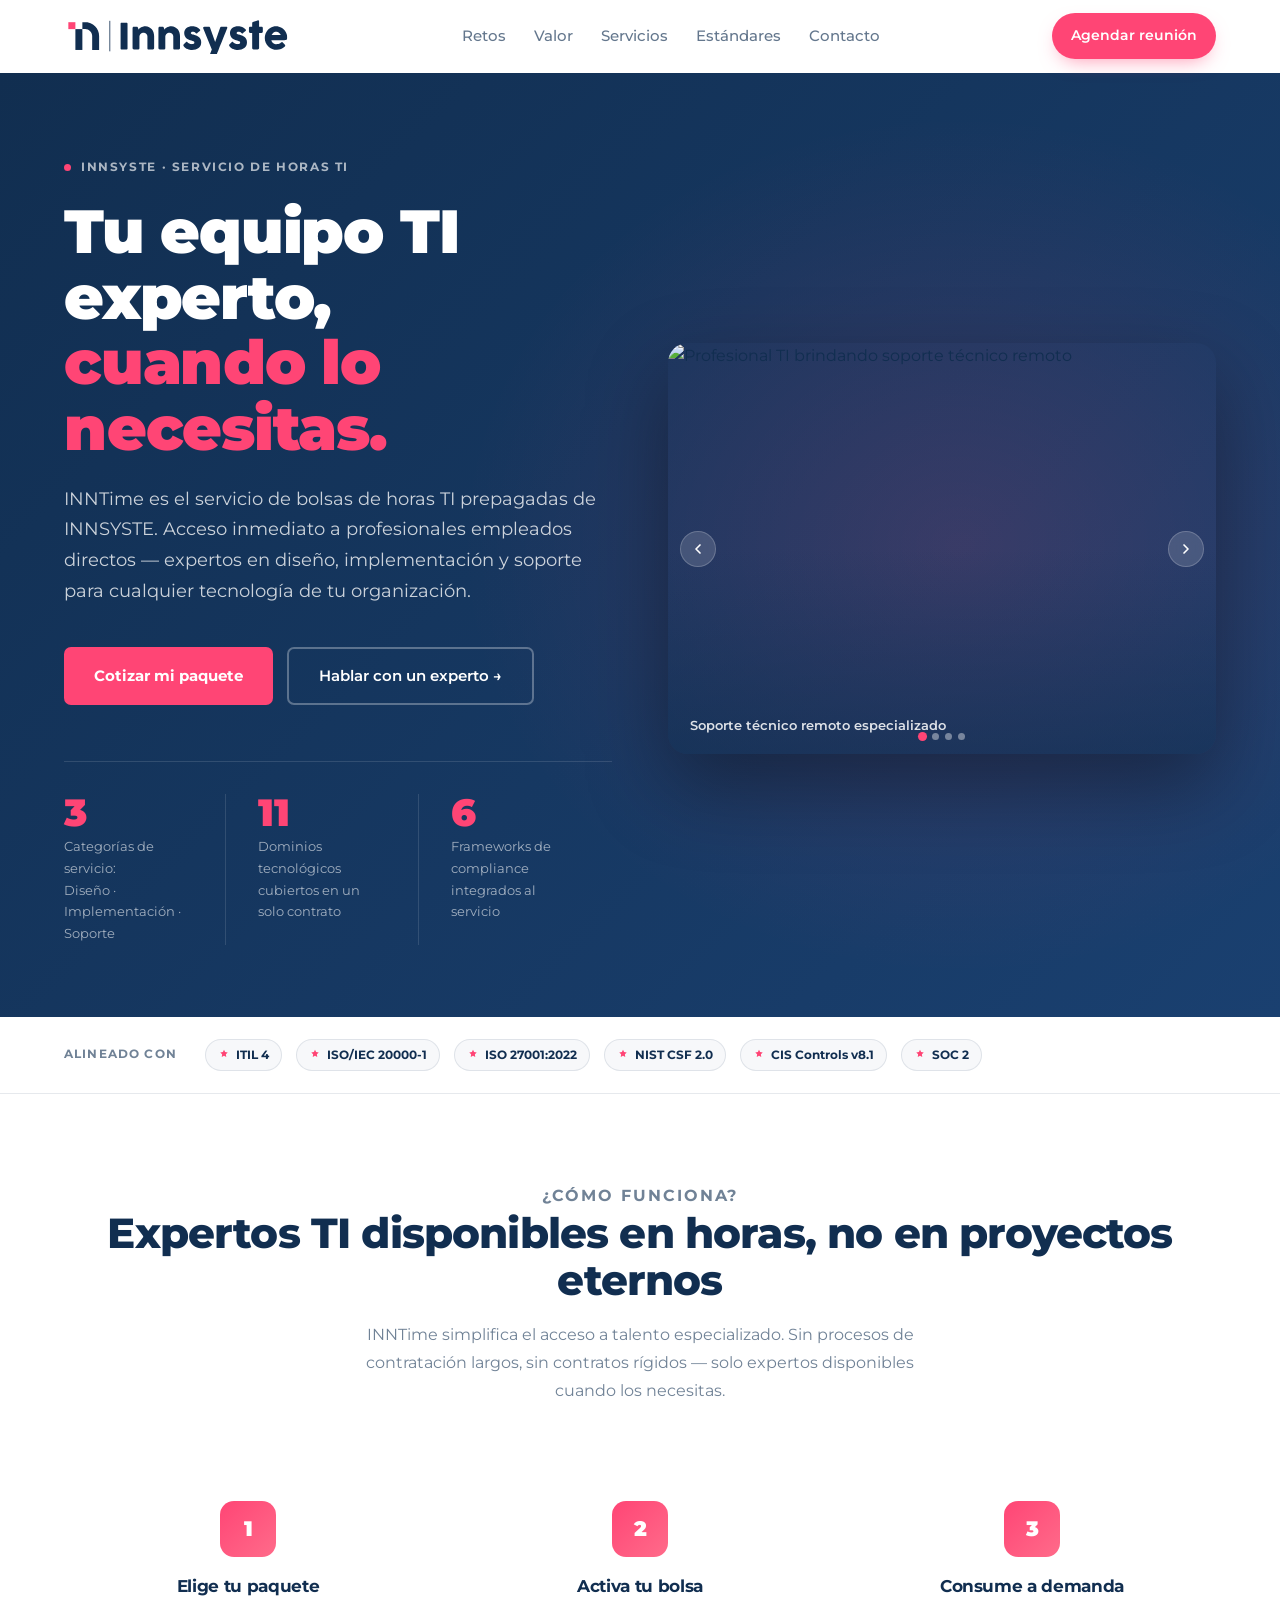
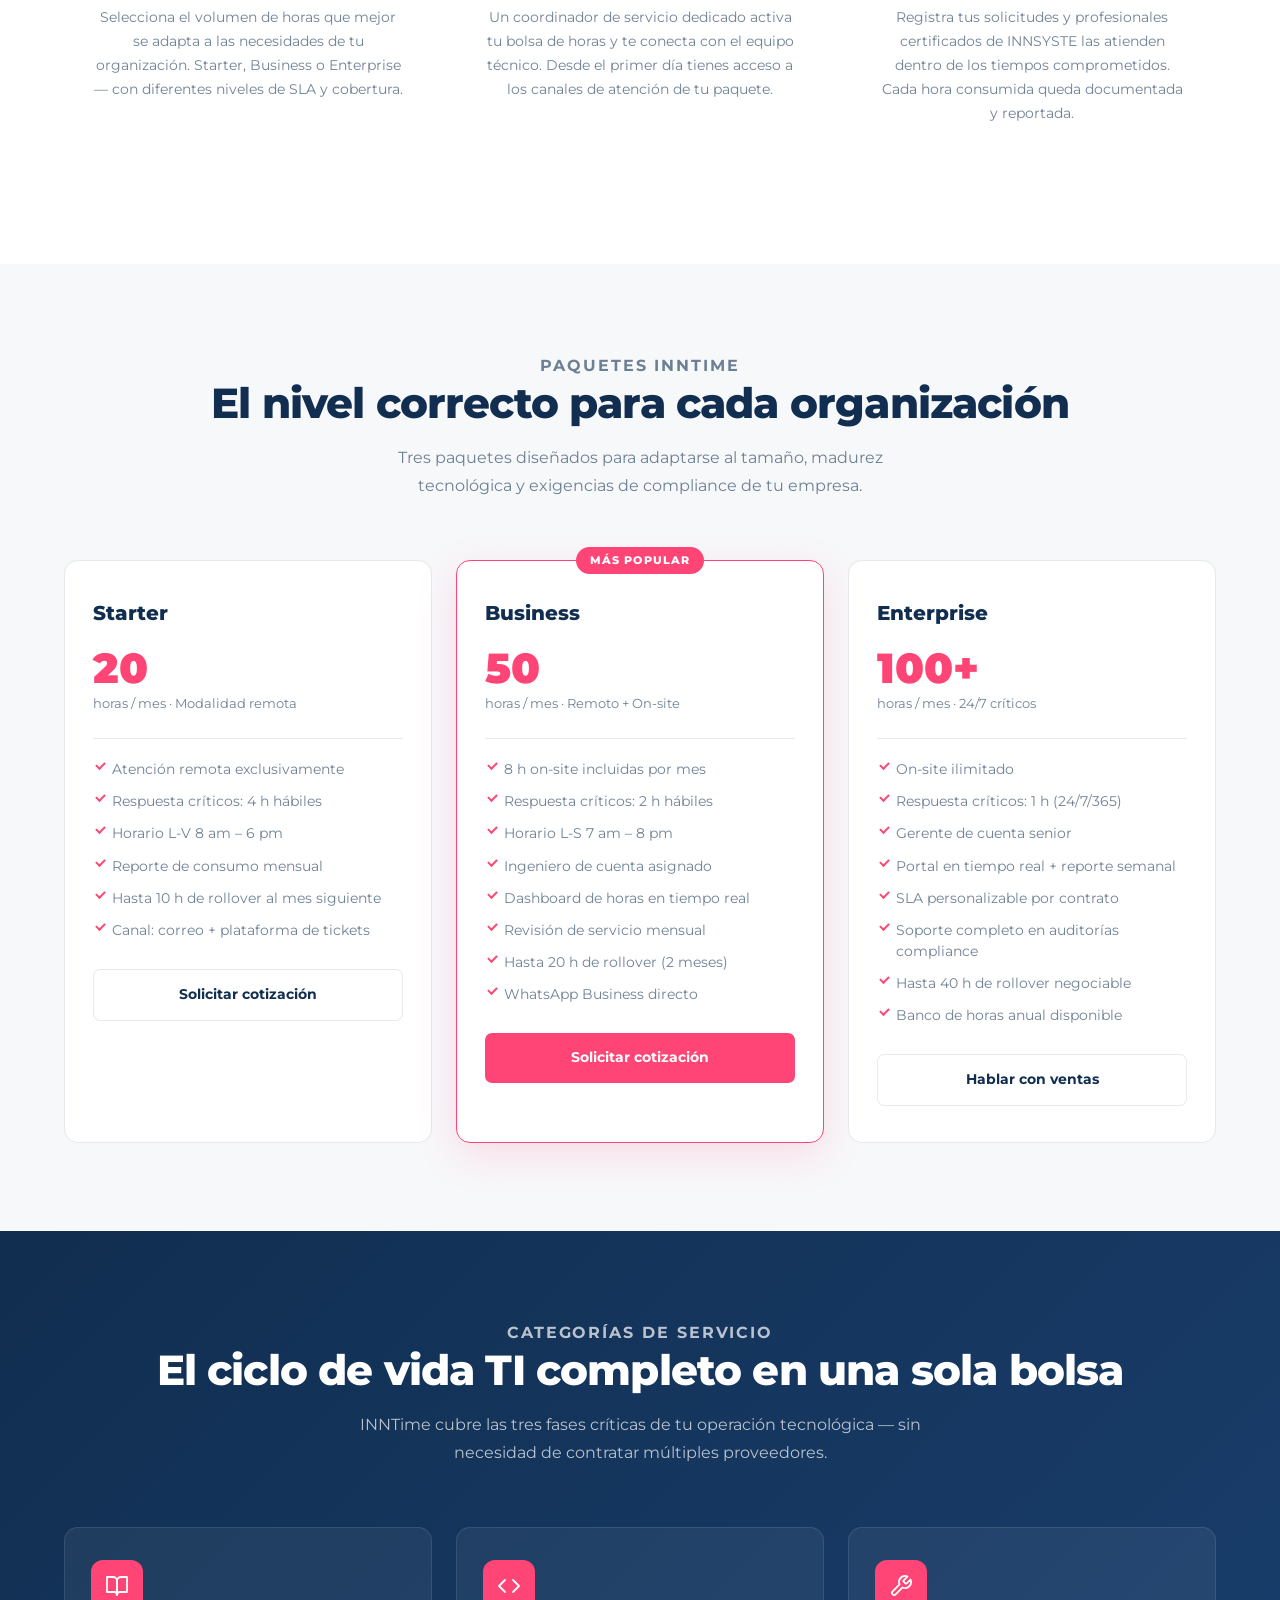
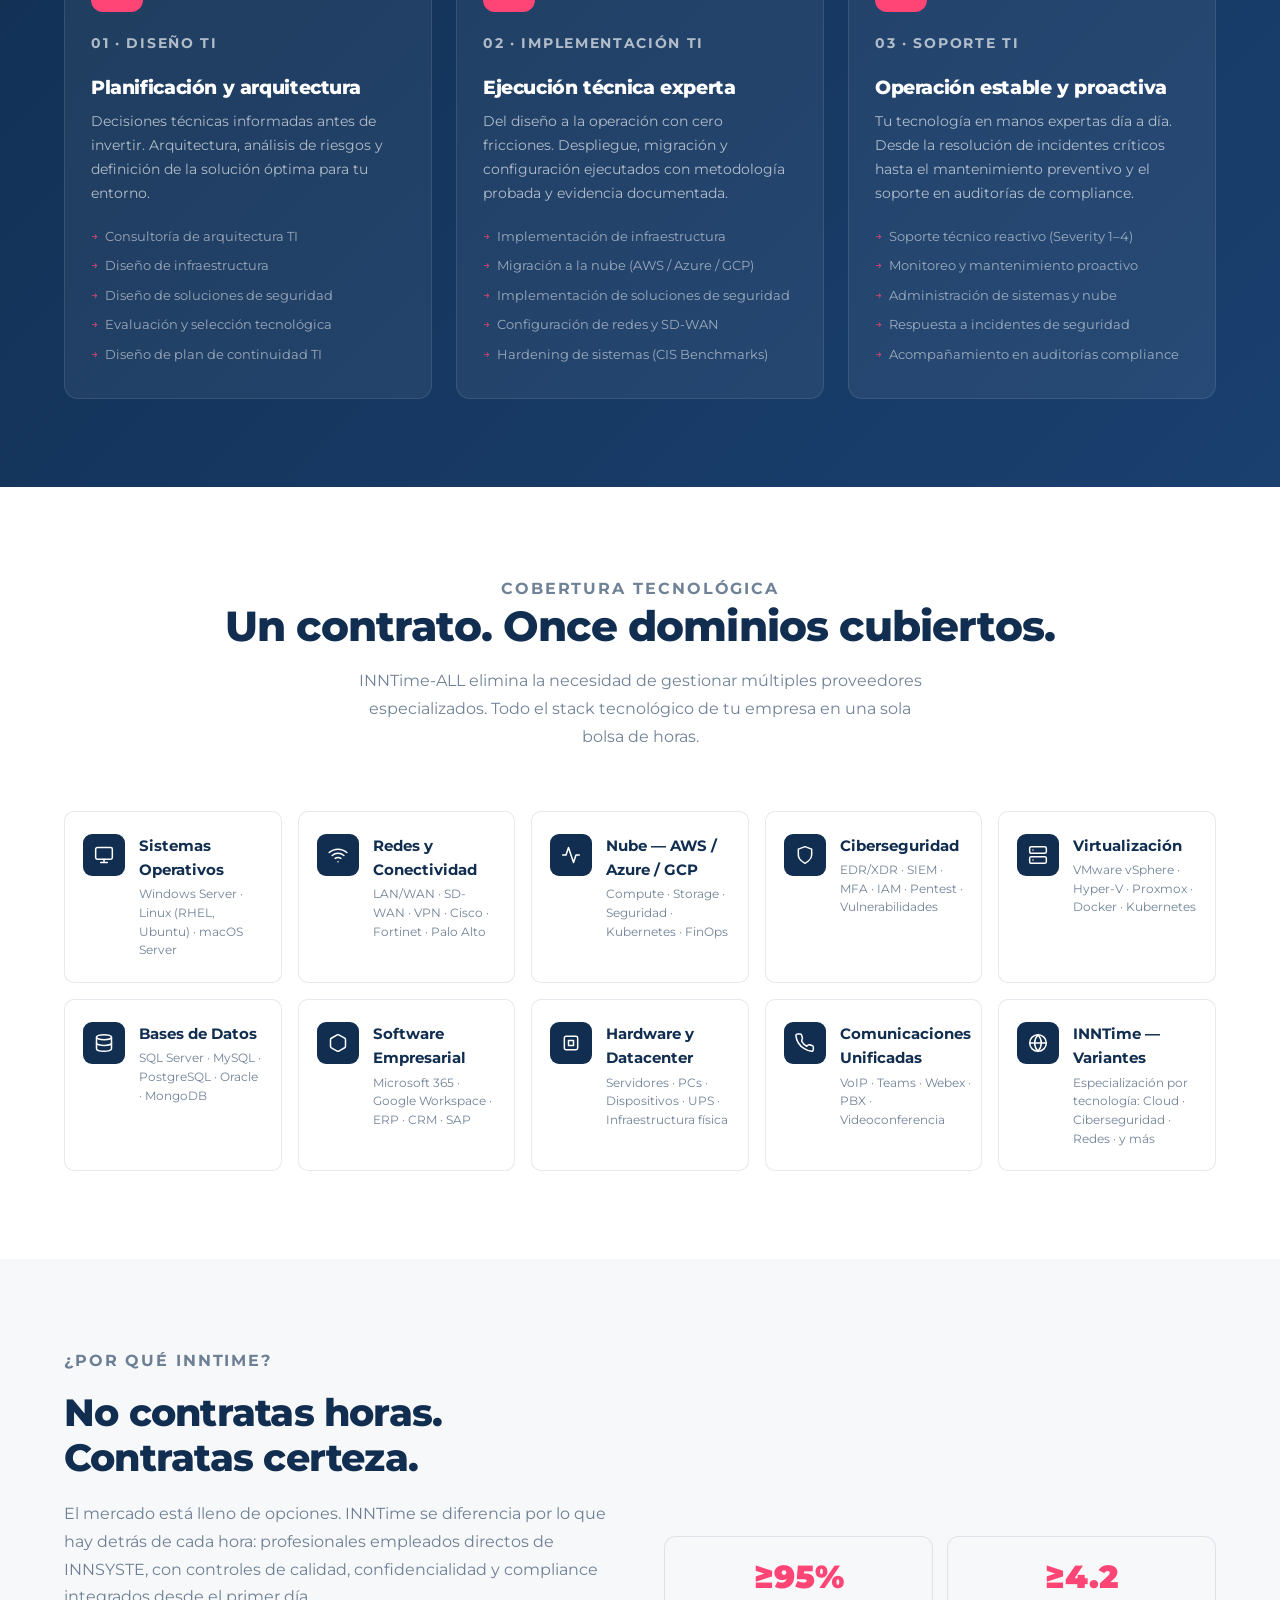
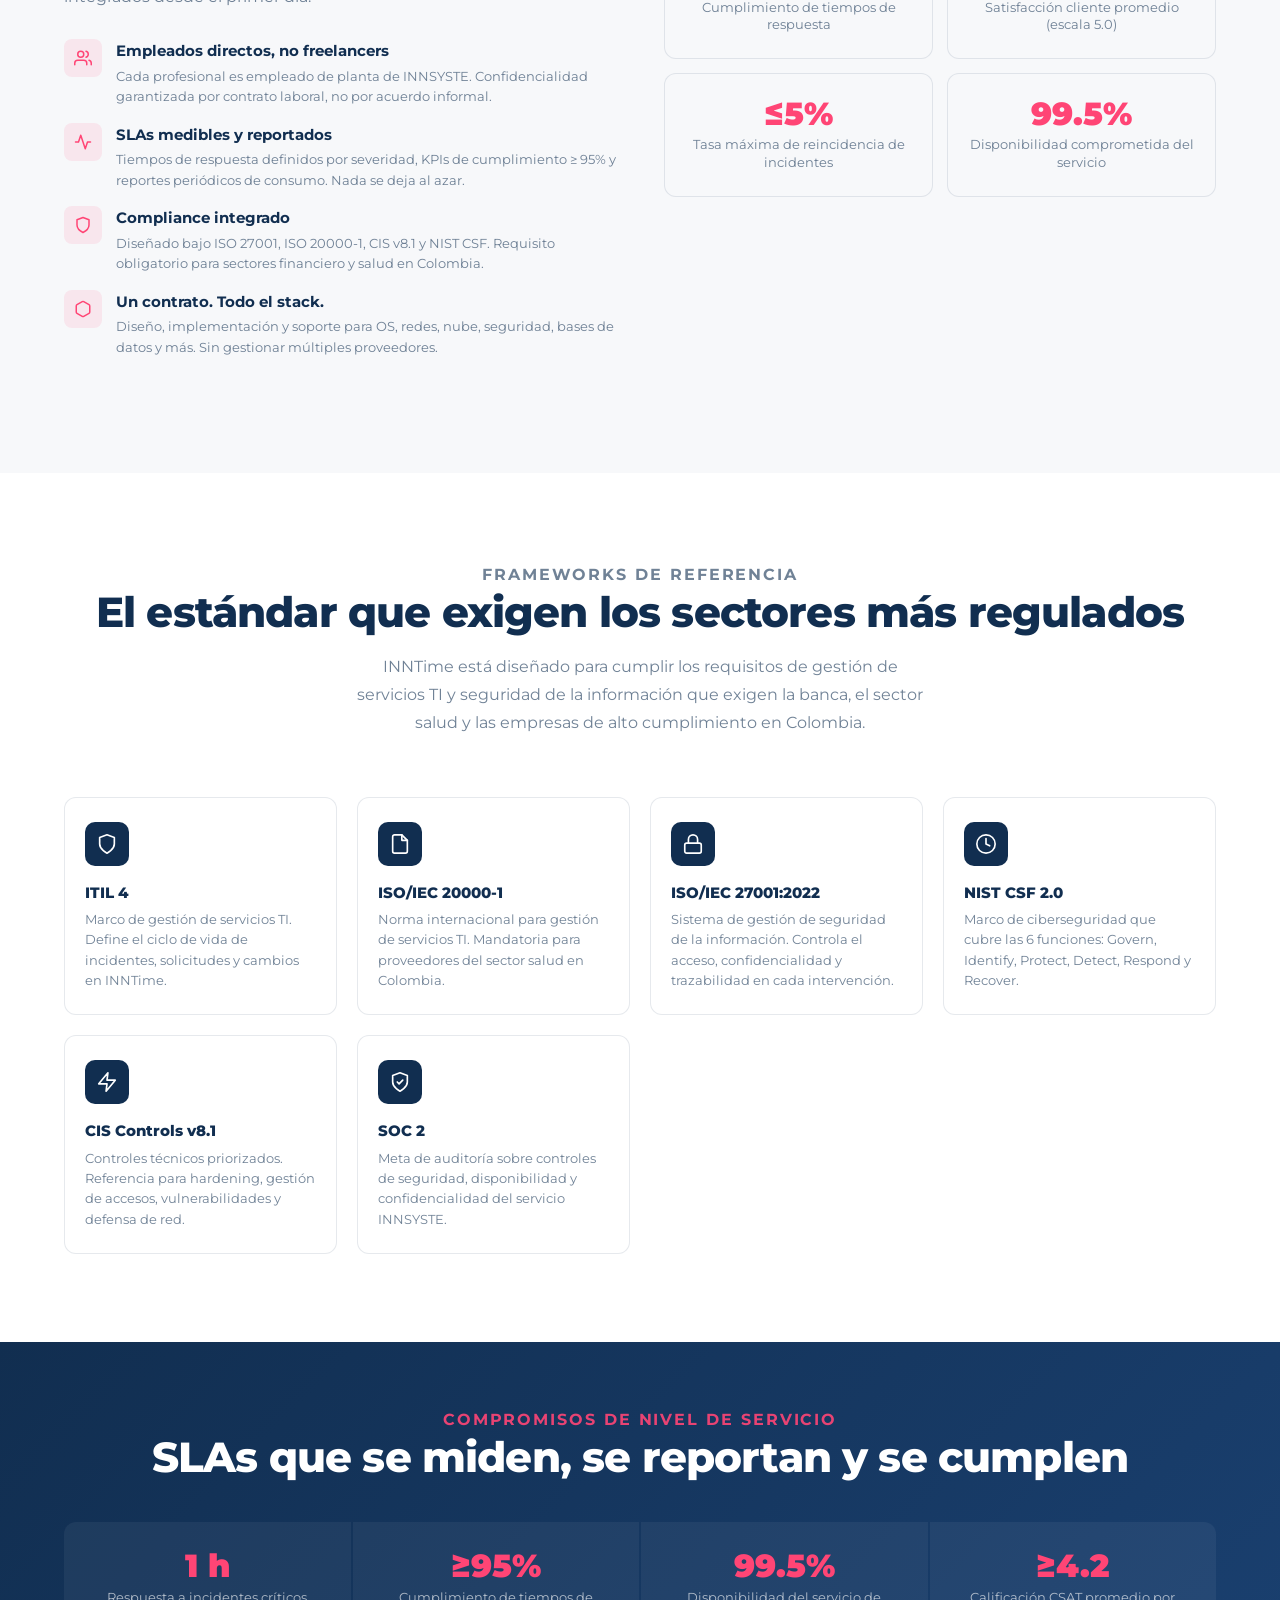
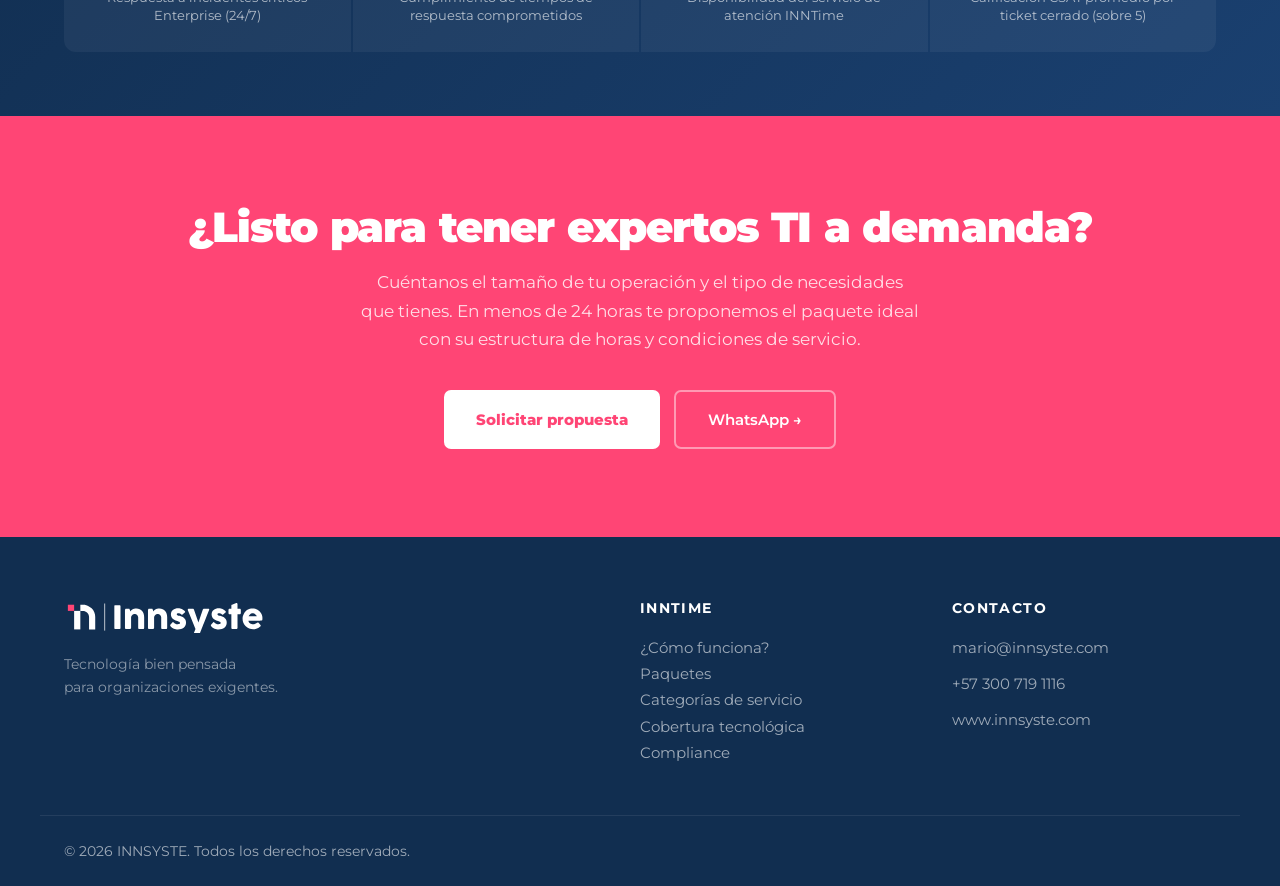
==== commit 06174432: "feat: carrusel de fotos en hero de INNTime — layout 2 columnas Co-Authored-By: Claude Sonnet 4.6 <no" ====
--- a/inntime.html
+++ b/inntime.html
@@ -35,17 +35,87 @@
     /* ── HERO ── */
     .it-hero {
       background: var(--it-grad);
-      padding: 96px 0 80px;
+      padding: 80px 0 72px;
       position: relative;
       overflow: hidden;
     }
     .it-hero::before {
       content: '';
       position: absolute; inset: 0;
-      background: radial-gradient(ellipse 70% 60% at 80% 50%, rgba(255,69,117,.18) 0%, transparent 70%);
+      background: radial-gradient(ellipse 60% 70% at 75% 50%, rgba(255,69,117,.15) 0%, transparent 65%);
       pointer-events: none;
     }
-    .it-hero-inner { position: relative; z-index: 1; max-width: 720px; }
+    .it-hero-layout {
+      display: grid;
+      grid-template-columns: 1fr 1fr;
+      gap: 56px;
+      align-items: center;
+      position: relative; z-index: 1;
+    }
+    .it-hero-inner { }
+
+    /* ── HERO CAROUSEL ── */
+    .it-hero-carousel {
+      position: relative;
+      border-radius: 20px;
+      overflow: hidden;
+      box-shadow: 0 32px 80px rgba(0,0,0,.35);
+      aspect-ratio: 4/3;
+    }
+    .it-hc-track {
+      display: flex;
+      height: 100%;
+      transition: transform .65s cubic-bezier(.4,0,.2,1);
+    }
+    .it-hc-slide {
+      flex: 0 0 100%;
+      position: relative;
+    }
+    .it-hc-slide img {
+      width: 100%; height: 100%;
+      object-fit: cover; display: block;
+    }
+    .it-hc-slide::after {
+      content: '';
+      position: absolute; inset: 0;
+      background: linear-gradient(to top, rgba(17,46,80,.55) 0%, transparent 50%);
+    }
+    .it-hc-caption {
+      position: absolute; bottom: 0; left: 0; right: 0;
+      padding: 18px 22px; z-index: 2;
+      font-size: .8rem; font-weight: 600;
+      color: rgba(255,255,255,.85);
+    }
+    /* arrows */
+    .it-hc-arrow {
+      position: absolute; top: 50%; transform: translateY(-50%);
+      width: 36px; height: 36px;
+      background: rgba(255,255,255,.15); backdrop-filter: blur(6px);
+      border: 1px solid rgba(255,255,255,.2);
+      border-radius: 50%; color: #fff;
+      display: grid; place-items: center;
+      cursor: pointer; z-index: 3;
+      transition: background .2s;
+    }
+    .it-hc-arrow:hover { background: var(--it-pink); }
+    .it-hc-prev { left: 12px; }
+    .it-hc-next { right: 12px; }
+    /* dots */
+    .it-hc-dots {
+      position: absolute; bottom: 14px; left: 50%; transform: translateX(-50%);
+      display: flex; gap: 6px; z-index: 3;
+    }
+    .it-hc-dot {
+      width: 7px; height: 7px; border-radius: 50%;
+      background: rgba(255,255,255,.4); border: none; cursor: pointer;
+      padding: 0; transition: background .2s, transform .2s;
+    }
+    .it-hc-dot.active { background: var(--it-pink); transform: scale(1.3); }
+
+    @media (max-width: 900px) {
+      .it-hero-layout { grid-template-columns: 1fr; }
+      .it-hero-carousel { max-width: 520px; margin: 0 auto; }
+    }
     .it-eyebrow {
       display: inline-flex; align-items: center; gap: 10px;
       font-size: .72rem; font-weight: 700; letter-spacing: .14em; text-transform: uppercase;
@@ -377,30 +447,70 @@
     <!-- HERO -->
     <section class="it-hero">
       <div class="container">
-        <div class="it-hero-inner">
-          <p class="it-eyebrow"><span class="it-dot"></span>INNSYSTE · Servicio de Horas TI</p>
-          <h1>Tu equipo TI experto,<br /><em>cuando lo necesitas.</em></h1>
-          <p class="it-hero-lead">
-            INNTime es el servicio de bolsas de horas TI prepagadas de INNSYSTE. Acceso inmediato a profesionales empleados directos — expertos en diseño, implementación y soporte para cualquier tecnología de tu organización.
-          </p>
-          <div class="it-hero-actions">
-            <a href="index.html#contacto" class="btn-it-primary">Cotizar mi paquete</a>
-            <a href="https://wa.me/573007191116" target="_blank" rel="noopener noreferrer" class="btn-it-ghost">Hablar con un experto →</a>
-          </div>
-          <div class="it-hero-stats">
-            <div class="it-stat">
-              <div class="it-stat-num">3</div>
-              <div class="it-stat-label">Categorías de servicio:<br/>Diseño · Implementación · Soporte</div>
-            </div>
-            <div class="it-stat">
-              <div class="it-stat-num">11</div>
-              <div class="it-stat-label">Dominios tecnológicos<br/>cubiertos en un solo contrato</div>
-            </div>
-            <div class="it-stat">
-              <div class="it-stat-num">6</div>
-              <div class="it-stat-label">Frameworks de compliance<br/>integrados al servicio</div>
-            </div>
-          </div>
+        <div class="it-hero-layout">
+
+          <!-- TEXT -->
+          <div class="it-hero-inner">
+            <p class="it-eyebrow"><span class="it-dot"></span>INNSYSTE · Servicio de Horas TI</p>
+            <h1>Tu equipo TI experto,<br /><em>cuando lo necesitas.</em></h1>
+            <p class="it-hero-lead">
+              INNTime es el servicio de bolsas de horas TI prepagadas de INNSYSTE. Acceso inmediato a profesionales empleados directos — expertos en diseño, implementación y soporte para cualquier tecnología de tu organización.
+            </p>
+            <div class="it-hero-actions">
+              <a href="index.html#contacto" class="btn-it-primary">Cotizar mi paquete</a>
+              <a href="https://wa.me/573007191116" target="_blank" rel="noopener noreferrer" class="btn-it-ghost">Hablar con un experto →</a>
+            </div>
+            <div class="it-hero-stats">
+              <div class="it-stat">
+                <div class="it-stat-num">3</div>
+                <div class="it-stat-label">Categorías de servicio:<br/>Diseño · Implementación · Soporte</div>
+              </div>
+              <div class="it-stat">
+                <div class="it-stat-num">11</div>
+                <div class="it-stat-label">Dominios tecnológicos<br/>cubiertos en un solo contrato</div>
+              </div>
+              <div class="it-stat">
+                <div class="it-stat-num">6</div>
+                <div class="it-stat-label">Frameworks de compliance<br/>integrados al servicio</div>
+              </div>
+            </div>
+          </div>
+
+          <!-- CAROUSEL -->
+          <div class="it-hero-carousel" aria-label="Equipo INNTime en acción">
+            <div class="it-hc-track" id="hcTrack">
+
+              <div class="it-hc-slide">
+                <img src="https://images.unsplash.com/photo-1573496359142-b8d87734a5a2?w=720&h=540&fit=crop&q=80" alt="Profesional TI brindando soporte técnico remoto" loading="eager" />
+                <div class="it-hc-caption">Soporte técnico remoto especializado</div>
+              </div>
+
+              <div class="it-hc-slide">
+                <img src="https://images.unsplash.com/photo-1531482615713-2afd69097998?w=720&h=540&fit=crop&q=80" alt="Equipo de ingenieros TI colaborando en proyecto" loading="lazy" />
+                <div class="it-hc-caption">Equipo de ingenieros certificados</div>
+              </div>
+
+              <div class="it-hc-slide">
+                <img src="https://images.unsplash.com/photo-1558655146-d09347e92766?w=720&h=540&fit=crop&q=80" alt="Técnico configurando infraestructura de red" loading="lazy" />
+                <div class="it-hc-caption">Implementación y configuración on-site</div>
+              </div>
+
+              <div class="it-hc-slide">
+                <img src="https://images.unsplash.com/photo-1519389950473-47ba0277781c?w=720&h=540&fit=crop&q=80" alt="Profesionales TI trabajando en sala de operaciones" loading="lazy" />
+                <div class="it-hc-caption">Operación y monitoreo proactivo</div>
+              </div>
+
+            </div>
+
+            <button class="it-hc-arrow it-hc-prev" id="hcPrev" aria-label="Anterior">
+              <svg viewBox="0 0 24 24" width="16" height="16" fill="none" stroke="currentColor" stroke-width="2.5" stroke-linecap="round" stroke-linejoin="round"><polyline points="15 18 9 12 15 6"/></svg>
+            </button>
+            <button class="it-hc-arrow it-hc-next" id="hcNext" aria-label="Siguiente">
+              <svg viewBox="0 0 24 24" width="16" height="16" fill="none" stroke="currentColor" stroke-width="2.5" stroke-linecap="round" stroke-linejoin="round"><polyline points="9 18 15 12 9 6"/></svg>
+            </button>
+            <div class="it-hc-dots" id="hcDots"></div>
+          </div>
+
         </div>
       </div>
     </section>
@@ -919,6 +1029,40 @@
       nav.querySelectorAll('a').forEach(l => l.addEventListener('click', () => { nav.classList.remove('is-open'); navToggle.setAttribute('aria-expanded', 'false'); }));
       const yearEl = document.getElementById('year');
       if (yearEl) yearEl.textContent = new Date().getFullYear();
+
+      /* ── Hero carousel ── */
+      const hcTrack = document.getElementById('hcTrack');
+      const hcDots  = document.getElementById('hcDots');
+      if (hcTrack) {
+        const slides = hcTrack.querySelectorAll('.it-hc-slide');
+        const total  = slides.length;
+        let cur = 0, timer;
+        // build dots
+        slides.forEach((_, i) => {
+          const d = document.createElement('button');
+          d.className = 'it-hc-dot' + (i === 0 ? ' active' : '');
+          d.setAttribute('aria-label', 'Imagen ' + (i + 1));
+          d.addEventListener('click', () => { stop(); go(i); start(); });
+          hcDots.appendChild(d);
+        });
+        function go(idx) {
+          cur = (idx + total) % total;
+          hcTrack.style.transform = 'translateX(-' + (cur * 100) + '%)';
+          hcDots.querySelectorAll('.it-hc-dot').forEach((d, i) => d.classList.toggle('active', i === cur));
+        }
+        function start() { timer = setInterval(() => go(cur + 1), 4500); }
+        function stop()  { clearInterval(timer); }
+        document.getElementById('hcPrev').addEventListener('click', () => { stop(); go(cur - 1); start(); });
+        document.getElementById('hcNext').addEventListener('click', () => { stop(); go(cur + 1); start(); });
+        // touch swipe
+        let tx = 0;
+        hcTrack.addEventListener('touchstart', e => { tx = e.touches[0].clientX; }, { passive: true });
+        hcTrack.addEventListener('touchend',   e => {
+          const d = tx - e.changedTouches[0].clientX;
+          if (Math.abs(d) > 40) { stop(); go(cur + (d > 0 ? 1 : -1)); start(); }
+        });
+        start();
+      }
     })();
   </script>
 
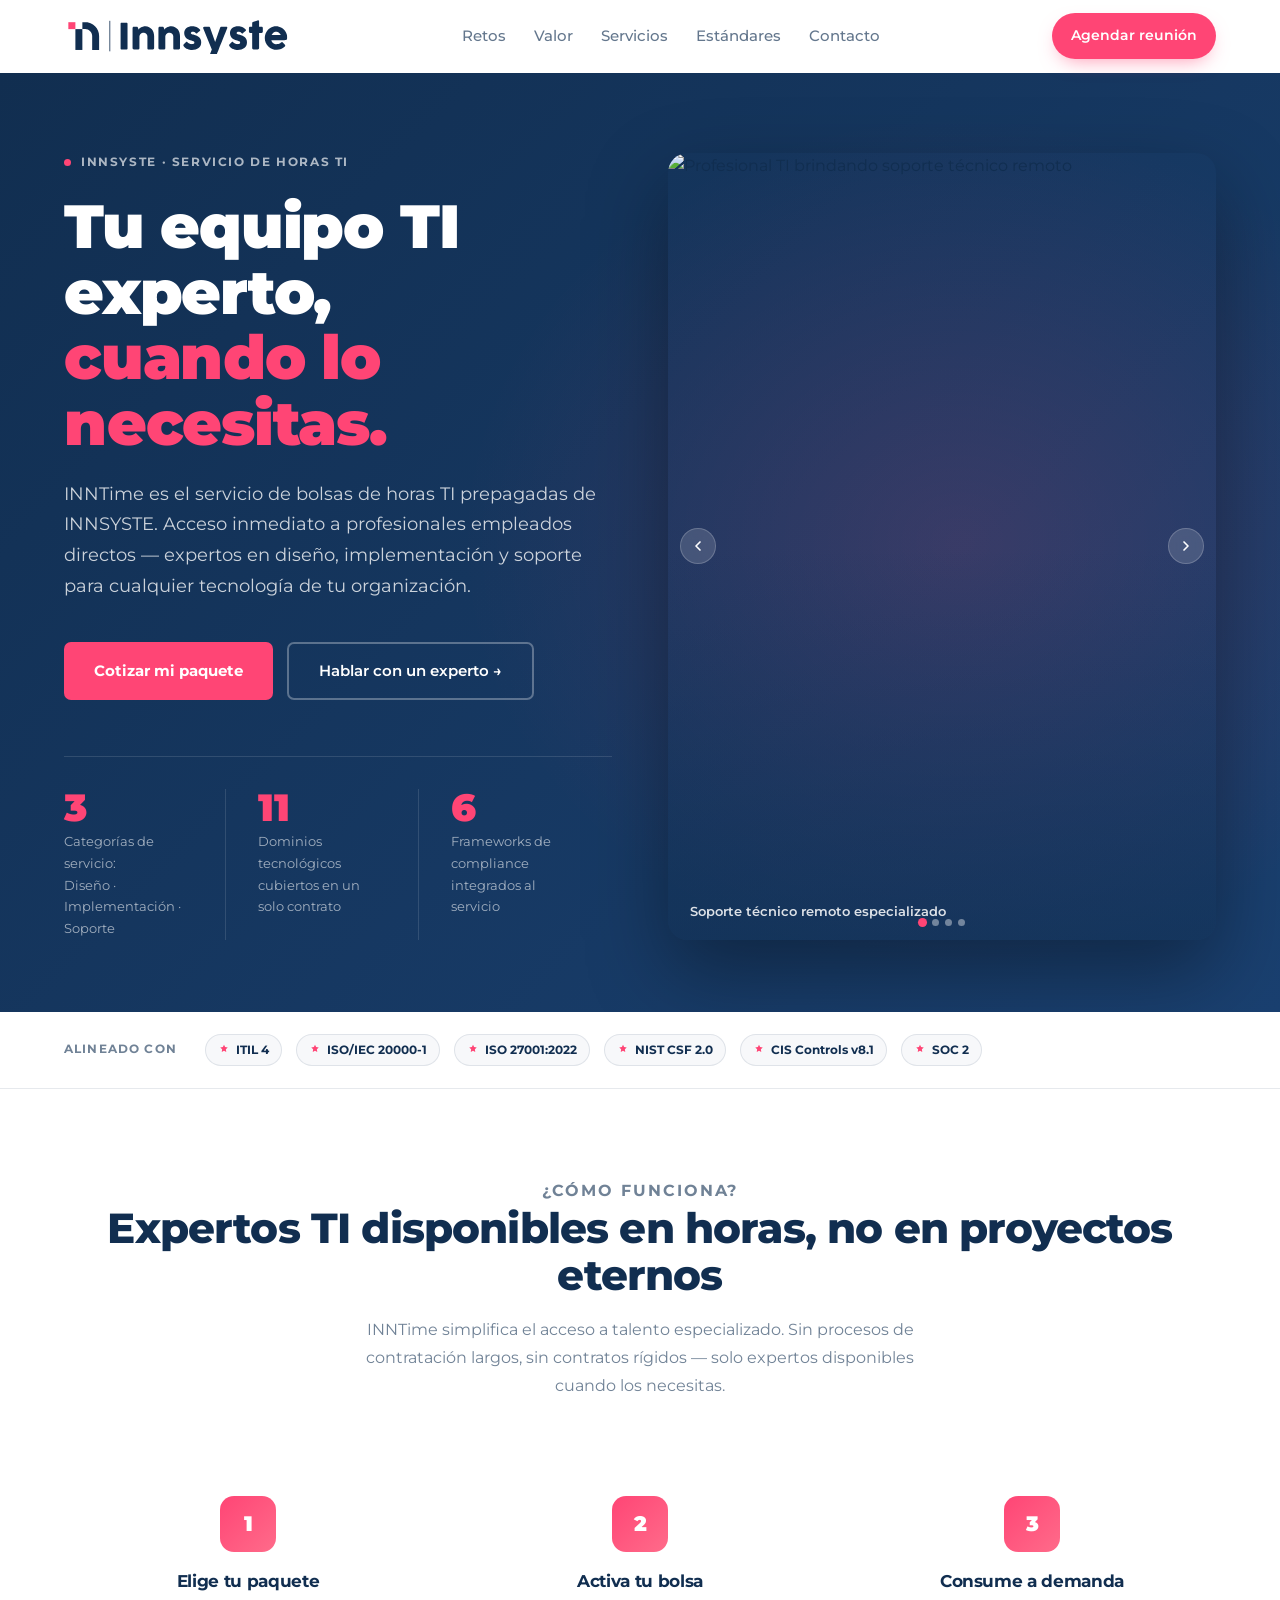
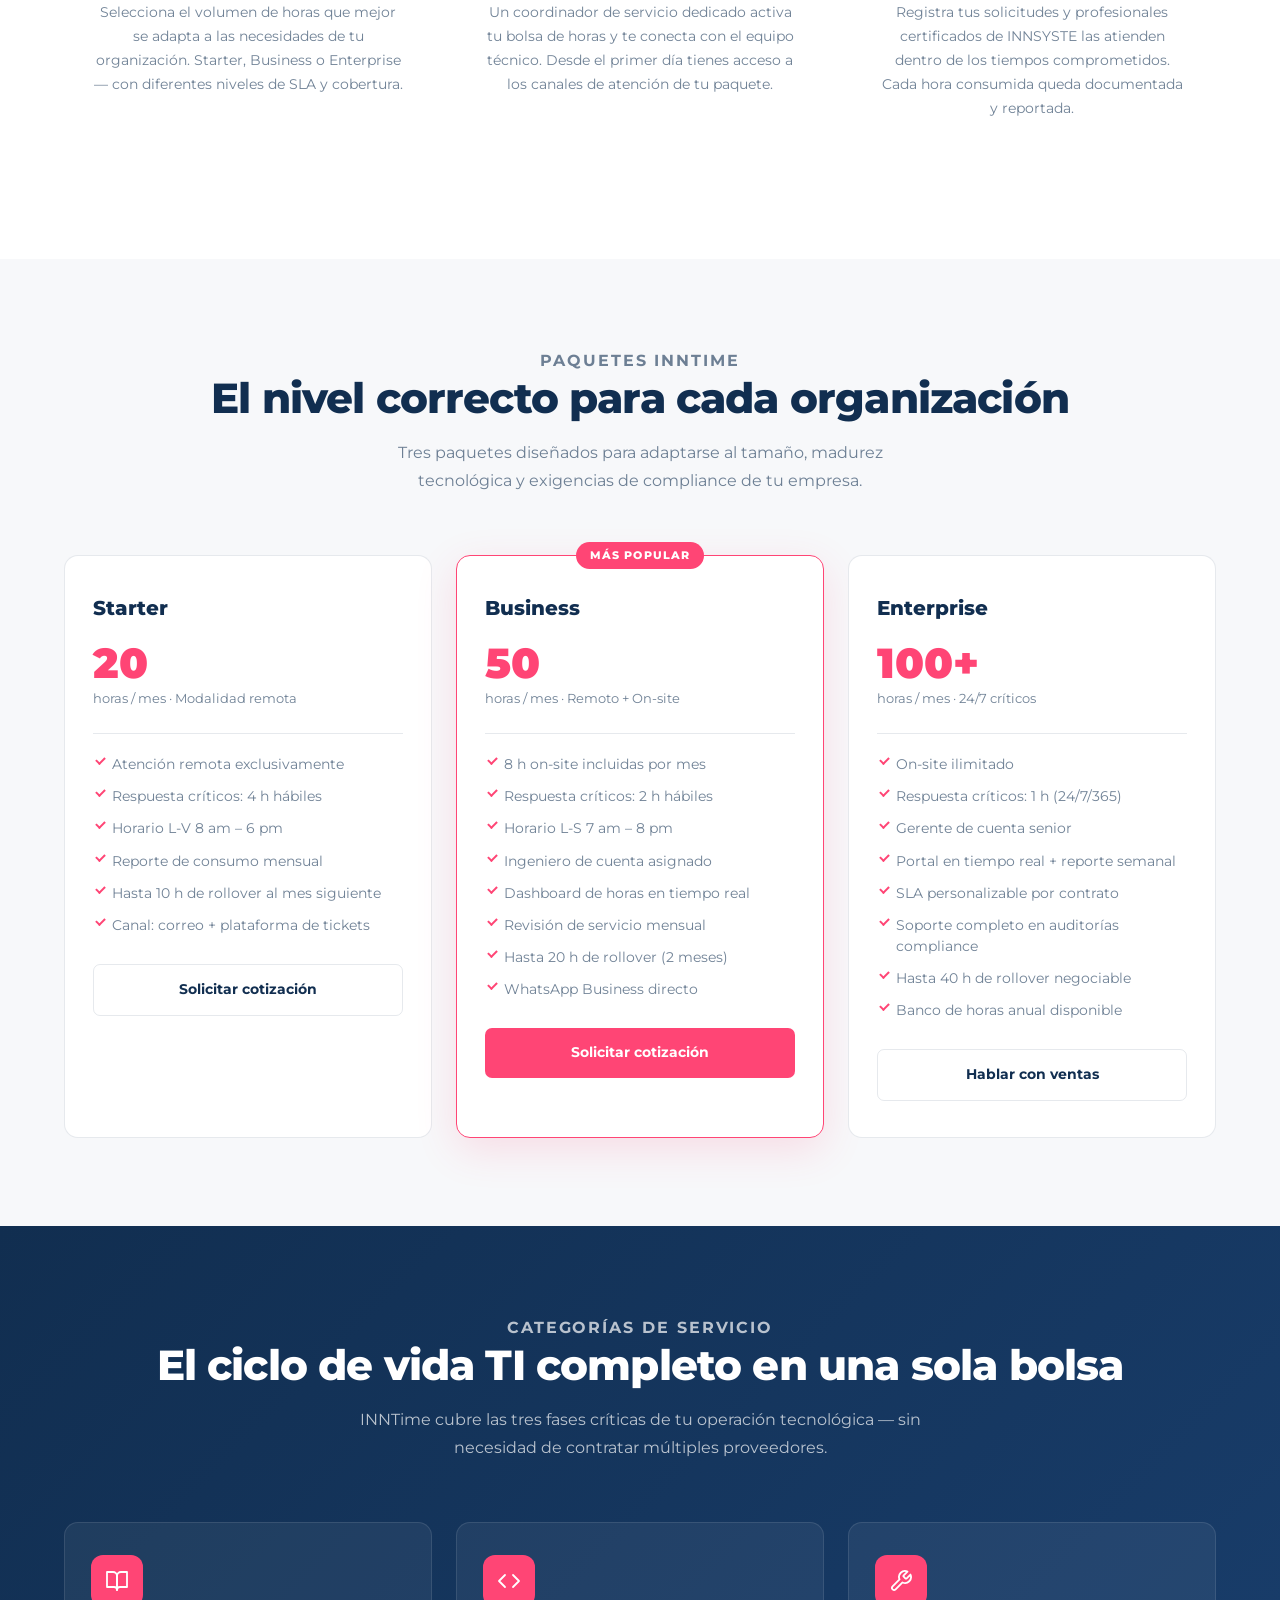
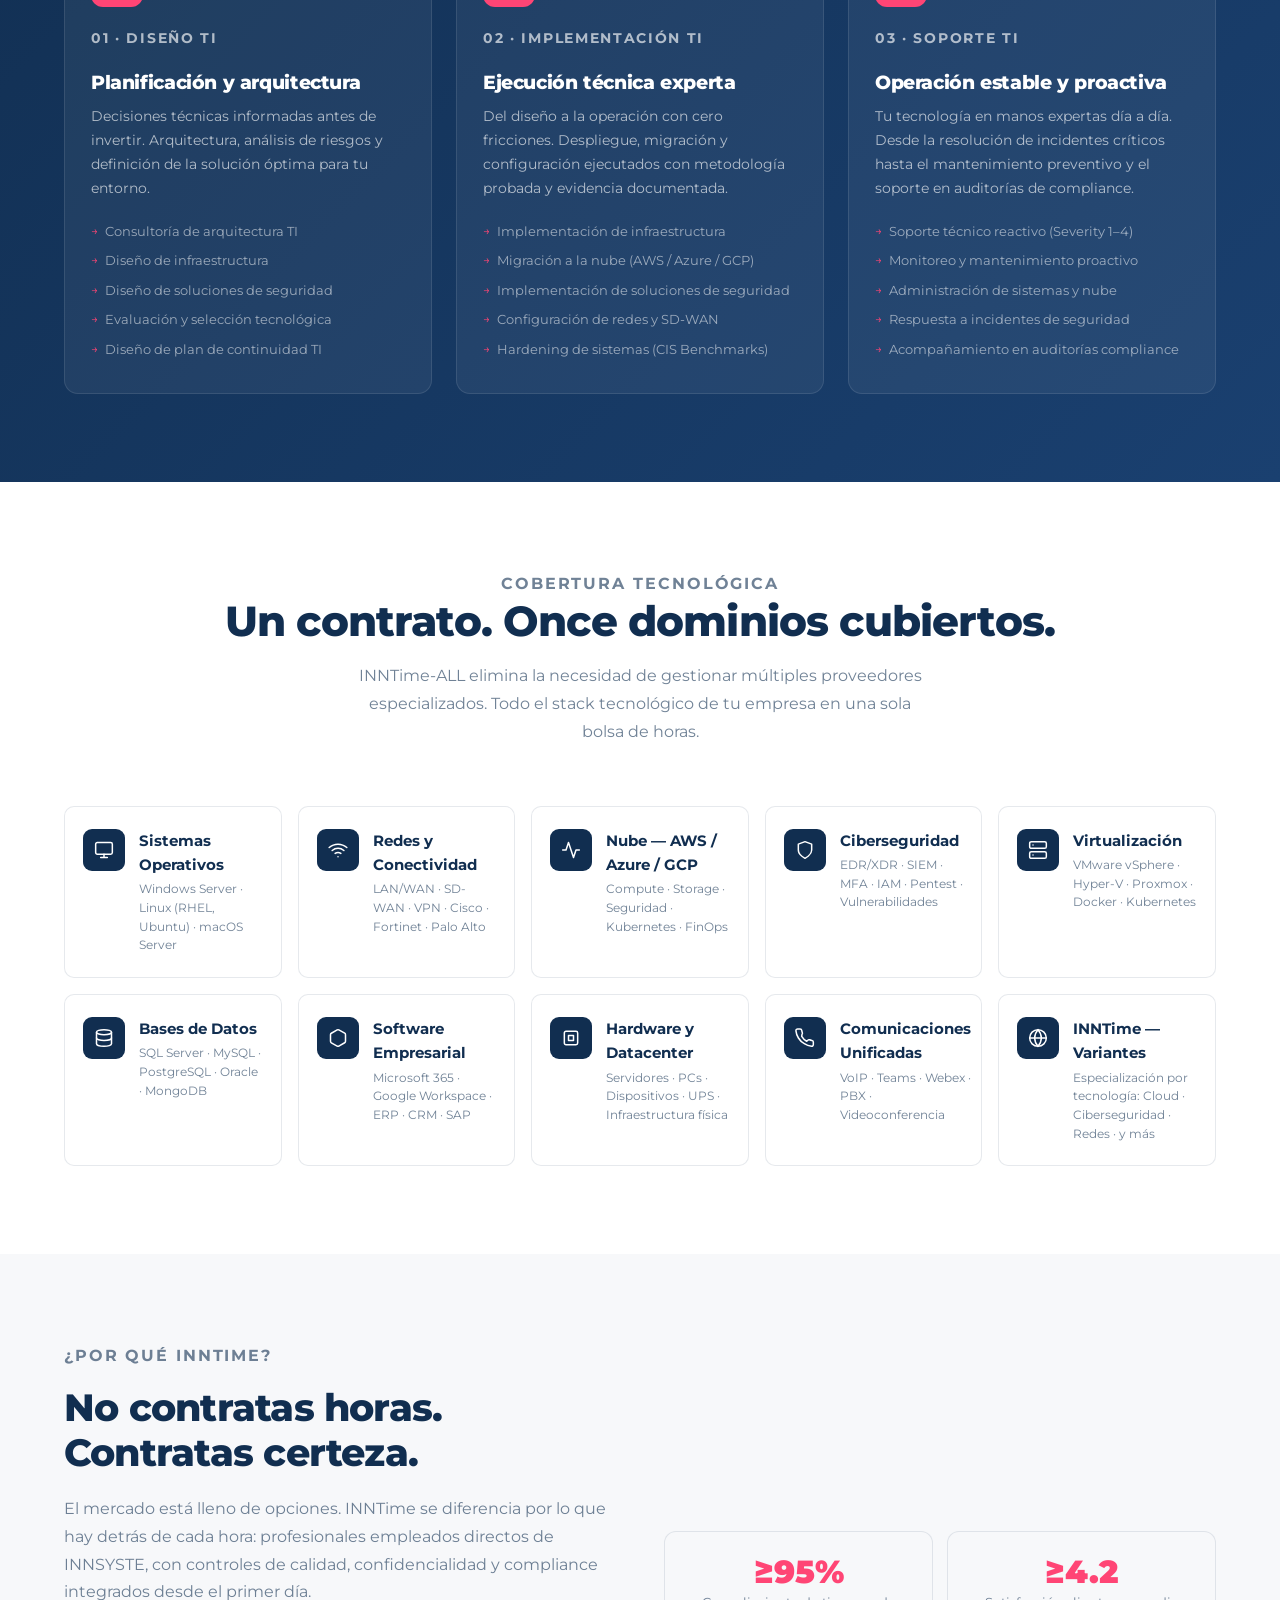
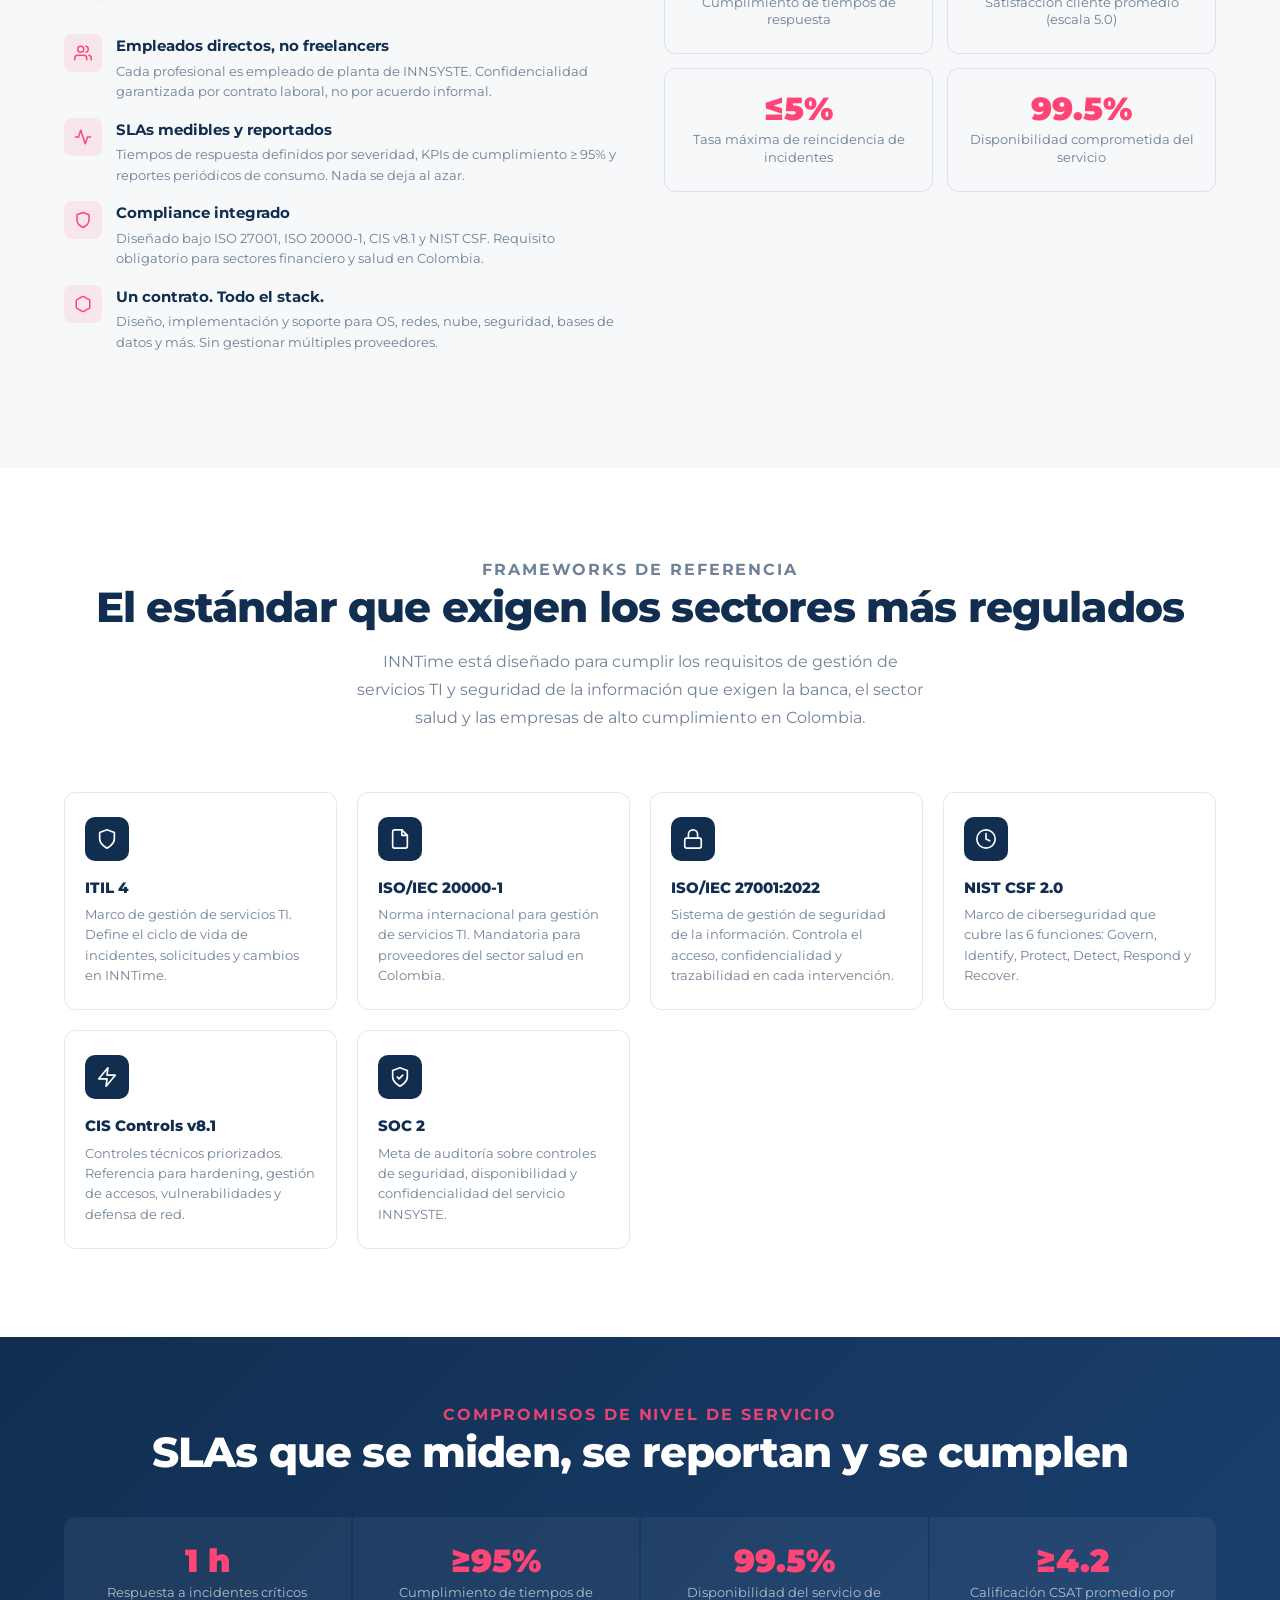
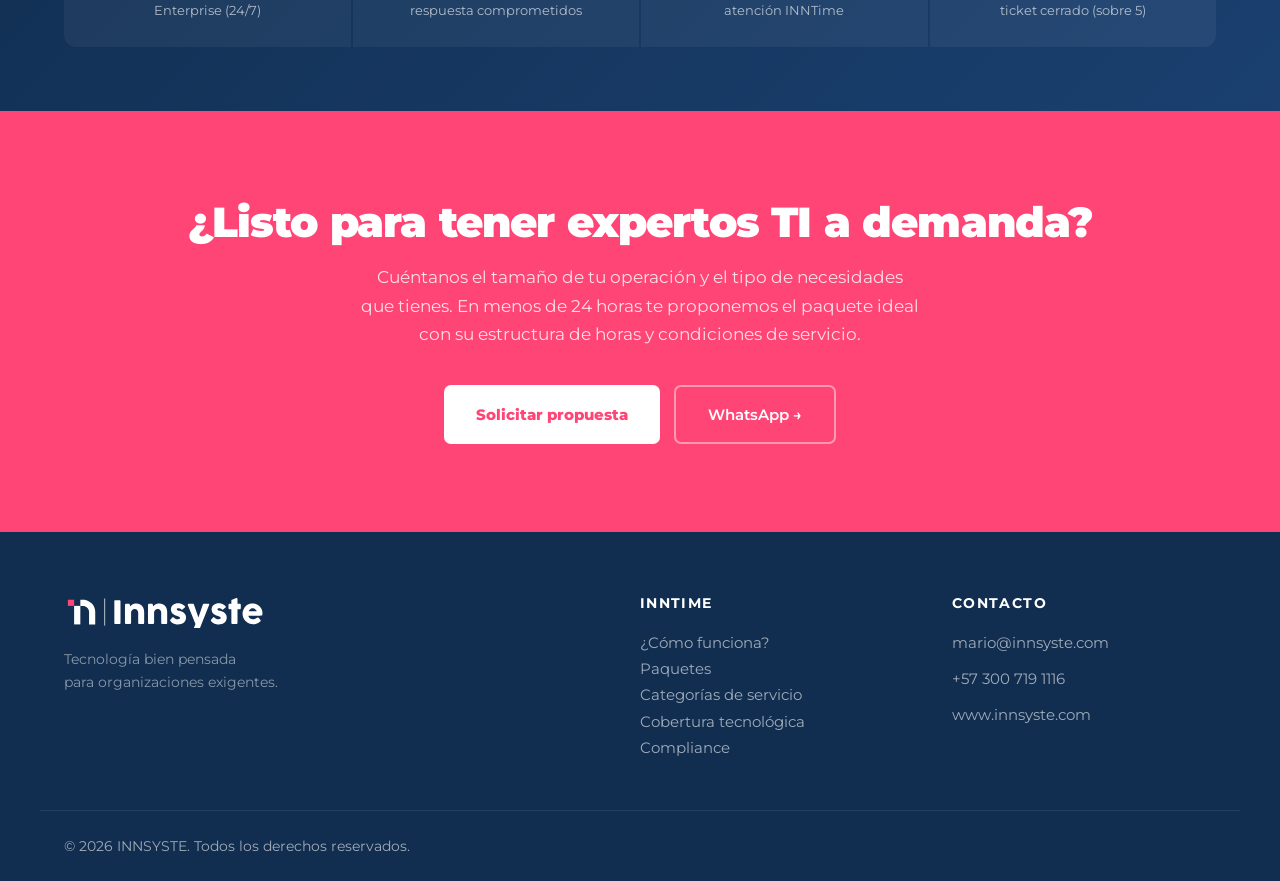
==== commit b1b0ed5a: "fix: imágenes del carrusel INNTime rellenan toda el área del contenedor Co-Authored-By: Claude Sonne" ====
--- a/inntime.html
+++ b/inntime.html
@@ -49,10 +49,12 @@
       display: grid;
       grid-template-columns: 1fr 1fr;
       gap: 56px;
-      align-items: center;
+      align-items: stretch;
       position: relative; z-index: 1;
     }
-    .it-hero-inner { }
+    .it-hero-inner {
+      display: flex; flex-direction: column; justify-content: center;
+    }
 
     /* ── HERO CAROUSEL ── */
     .it-hero-carousel {
@@ -60,7 +62,8 @@
       border-radius: 20px;
       overflow: hidden;
       box-shadow: 0 32px 80px rgba(0,0,0,.35);
-      aspect-ratio: 4/3;
+      min-height: 460px;
+      height: 100%;
     }
     .it-hc-track {
       display: flex;
@@ -70,10 +73,12 @@
     .it-hc-slide {
       flex: 0 0 100%;
       position: relative;
+      height: 100%;
     }
     .it-hc-slide img {
       width: 100%; height: 100%;
       object-fit: cover; display: block;
+      position: absolute; inset: 0;
     }
     .it-hc-slide::after {
       content: '';
@@ -481,22 +486,22 @@
             <div class="it-hc-track" id="hcTrack">
 
               <div class="it-hc-slide">
-                <img src="https://images.unsplash.com/photo-1573496359142-b8d87734a5a2?w=720&h=540&fit=crop&q=80" alt="Profesional TI brindando soporte técnico remoto" loading="eager" />
+                <img src="https://images.unsplash.com/photo-1607799279861-4dd421887fb3?w=720&h=540&fit=crop&q=80" alt="Profesional TI brindando soporte técnico remoto" loading="eager" />
                 <div class="it-hc-caption">Soporte técnico remoto especializado</div>
               </div>
 
               <div class="it-hc-slide">
-                <img src="https://images.unsplash.com/photo-1531482615713-2afd69097998?w=720&h=540&fit=crop&q=80" alt="Equipo de ingenieros TI colaborando en proyecto" loading="lazy" />
+                <img src="https://images.unsplash.com/photo-1522071820081-009f0129c71c?w=720&h=540&fit=crop&q=80" alt="Equipo de ingenieros TI colaborando en proyecto" loading="lazy" />
                 <div class="it-hc-caption">Equipo de ingenieros certificados</div>
               </div>
 
               <div class="it-hc-slide">
-                <img src="https://images.unsplash.com/photo-1558655146-d09347e92766?w=720&h=540&fit=crop&q=80" alt="Técnico configurando infraestructura de red" loading="lazy" />
+                <img src="https://images.unsplash.com/photo-1558494949-ef010cbdcc31?w=720&h=540&fit=crop&q=80" alt="Técnico configurando infraestructura de red" loading="lazy" />
                 <div class="it-hc-caption">Implementación y configuración on-site</div>
               </div>
 
               <div class="it-hc-slide">
-                <img src="https://images.unsplash.com/photo-1519389950473-47ba0277781c?w=720&h=540&fit=crop&q=80" alt="Profesionales TI trabajando en sala de operaciones" loading="lazy" />
+                <img src="https://images.unsplash.com/photo-1460925895917-afdab827c52f?w=720&h=540&fit=crop&q=80" alt="Profesionales TI trabajando en sala de operaciones" loading="lazy" />
                 <div class="it-hc-caption">Operación y monitoreo proactivo</div>
               </div>
 
